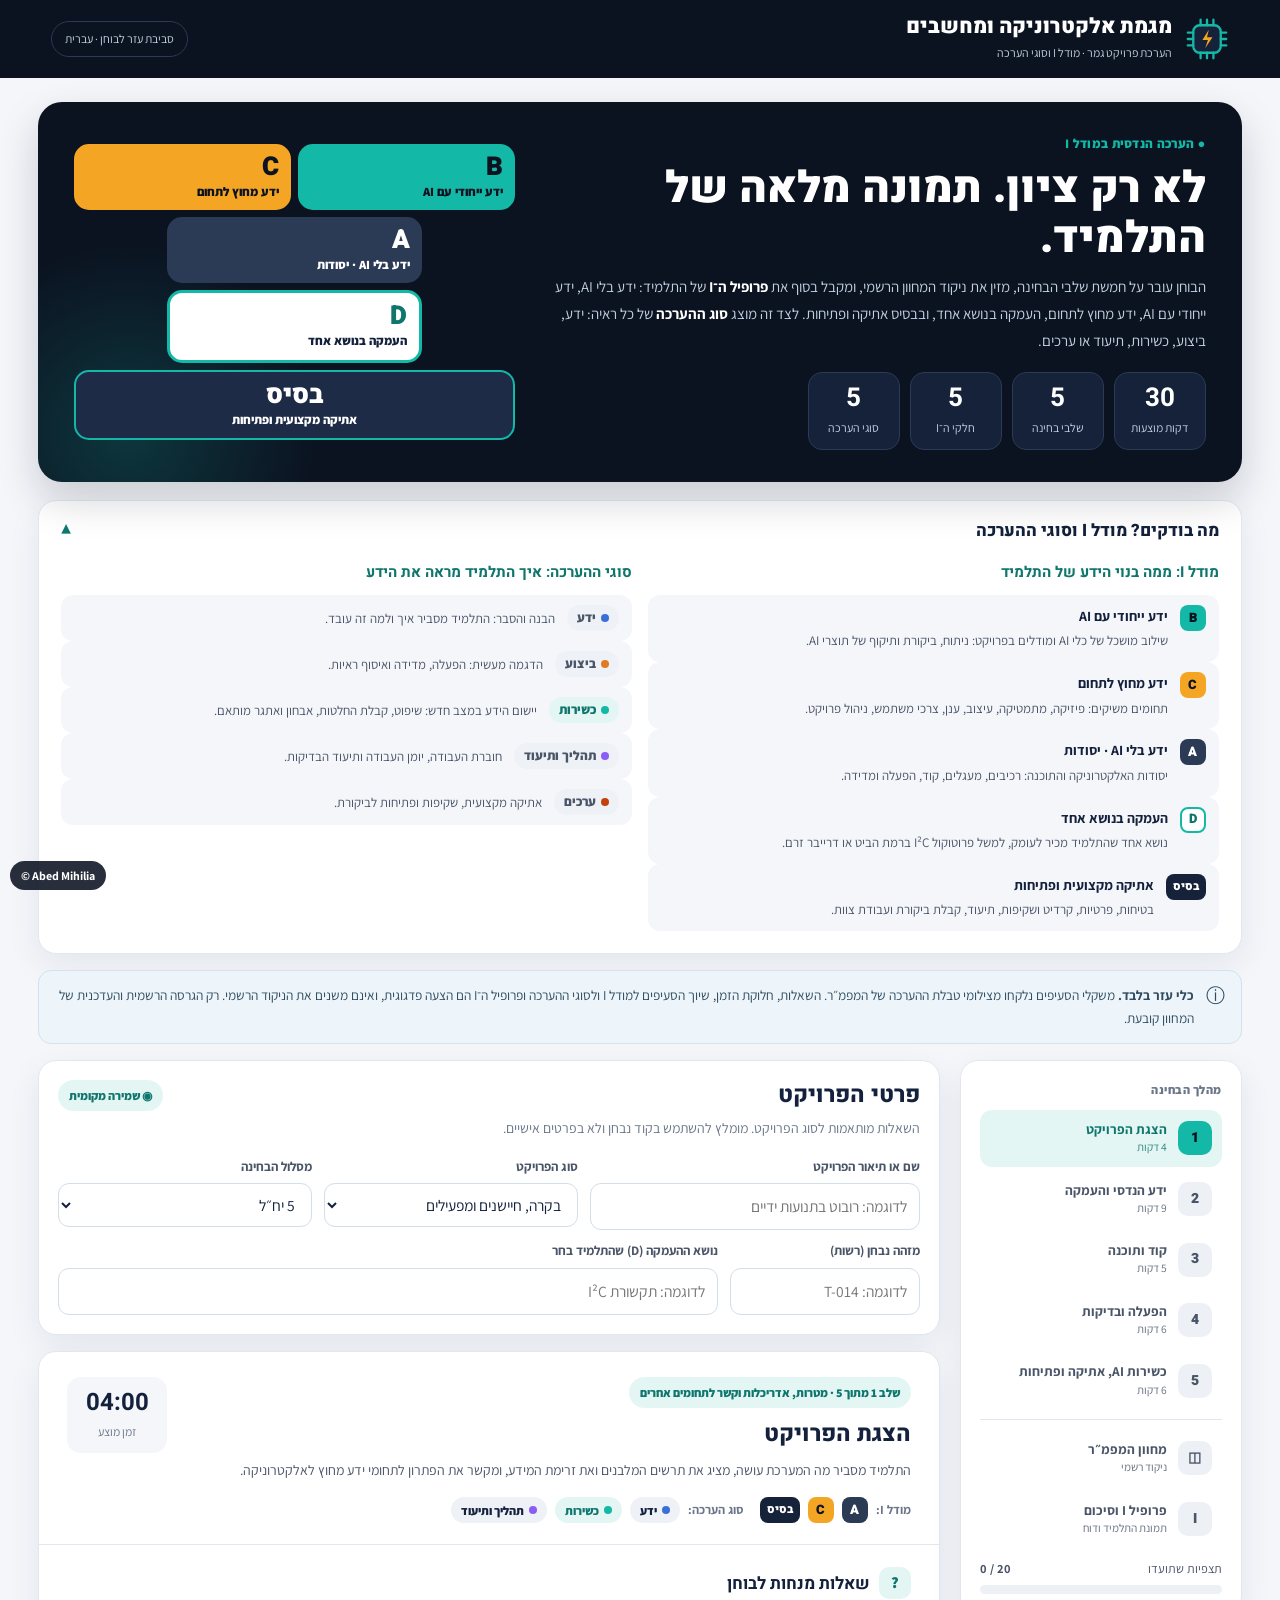
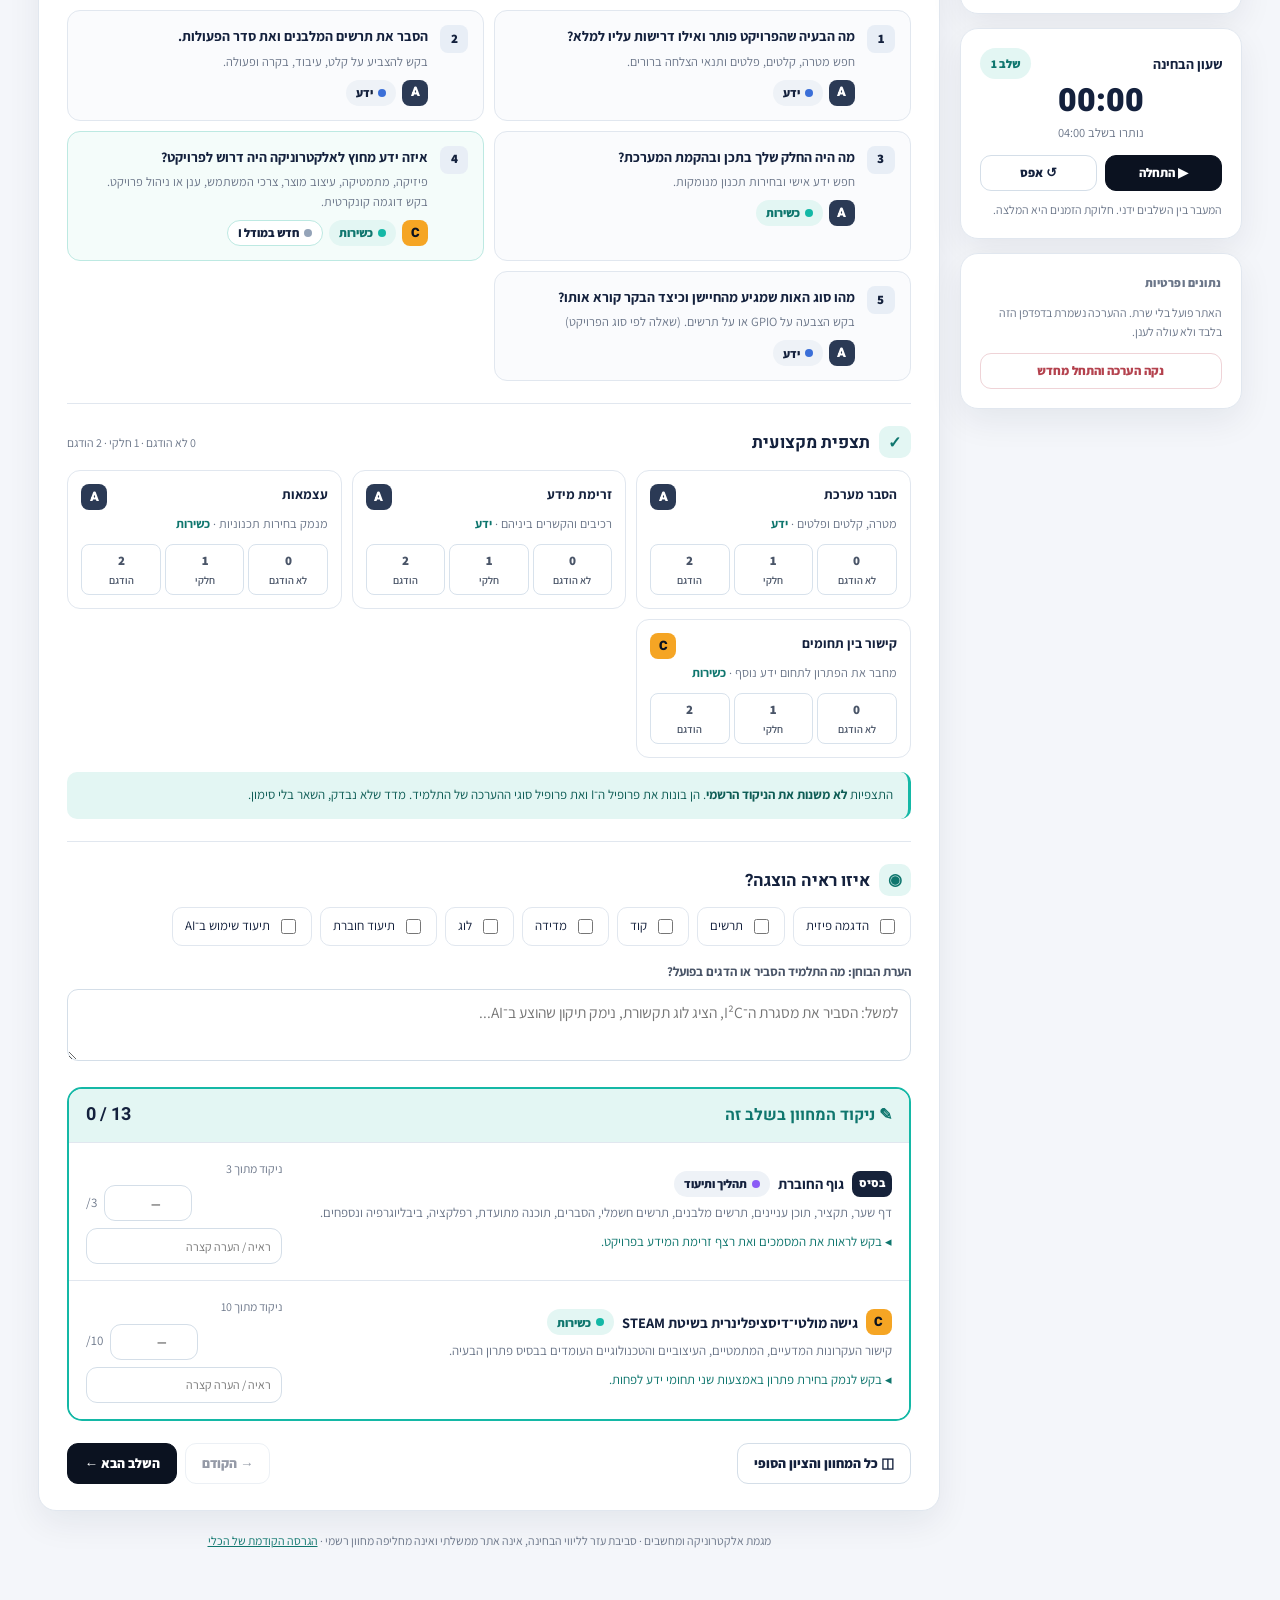
==== megama.html @ 42c6c3ff "מגמת אלקטרוניקה ומחשבים – הערכת פרויקט גמר במודל I וסוגי הערכה New page megama.html: every stage and" ====
<!DOCTYPE html>
<html lang="he" dir="rtl">
<head>
<meta charset="utf-8">
<meta name="viewport" content="width=device-width,initial-scale=1">
<meta name="theme-color" content="#0B1220">
<meta name="description" content="מגמת אלקטרוניקה ומחשבים — הערכת פרויקט גמר לפי מודל I: ידע בלי AI, ידע ייחודי עם AI, ידע מחוץ לתחום, העמקה ובסיס של אתיקה ופתיחות, לצד סוגי ההערכה: ידע, ביצוע, כשירות, תיעוד וערכים.">
<title>מגמת אלקטרוניקה ומחשבים | הערכת פרויקט גמר במודל I</title>
<link rel="preconnect" href="https://fonts.googleapis.com">
<link rel="preconnect" href="https://fonts.gstatic.com" crossorigin>
<link href="https://fonts.googleapis.com/css2?family=Assistant:wght@400;600;700;800&family=Heebo:wght@500;700;800;900&display=swap" rel="stylesheet">
<style>
:root{
 --navy:#0B1220;--navy2:#16223A;--steel:#2B3A55;--paper:#F4F6FA;--ink:#14213D;--soft:#4A5568;--sub:#6B7689;--mist:#BFD0E0;
 --teal:#14B8A6;--teal-d:#0F766E;--teal-soft:#E3F6F3;--amber:#F5A524;--amber-d:#8A5A0B;--amber-soft:#FFF5E1;
 --red:#B4424E;--red-soft:#FDEEF0;--white:#FFFFFF;--line:#E1E7EF;--shadow:0 12px 34px rgba(20,33,61,.07)
}
*{box-sizing:border-box}html{scroll-behavior:smooth}
body{margin:0;background:var(--paper);color:var(--ink);font-family:Assistant,Arial,sans-serif;font-size:15.5px;line-height:1.6}
button,input,select,textarea{font:inherit}button{cursor:pointer}button:disabled{cursor:not-allowed;opacity:.45}
:focus-visible{outline:3px solid #7dd3c8;outline-offset:2px}
h1,h2,h3{font-family:Heebo,Arial,sans-serif;margin-top:0}p{margin-top:0}
h1{font-size:clamp(28px,3.4vw,44px);line-height:1.15;margin-bottom:10px;font-weight:900}
h2{font-size:23px;line-height:1.35;margin-bottom:6px;font-weight:800}h3{font-size:17px;margin-bottom:8px;font-weight:700}
small{font-size:12px}.muted{color:var(--sub)}.ltr{direction:ltr;unicode-bidi:isolate;display:inline-block;font-variant-numeric:tabular-nums}.hidden{display:none!important}

/* header */
.header{background:var(--navy);color:#fff;padding:14px clamp(16px,4vw,60px);display:flex;justify-content:space-between;align-items:center;gap:14px}
.brand{display:flex;align-items:center;gap:13px}
.brand svg{width:44px;height:44px;flex:none}
.brand b{font-family:Heebo,Arial,sans-serif;font-size:21px;font-weight:900;display:block;line-height:1.2}
.brand small{color:var(--mist);font-size:12px}
.header-note{color:var(--mist);border:1px solid var(--steel);padding:7px 13px;border-radius:40px;font-size:12px;white-space:nowrap}

.wrap{max-width:1500px;margin:0 auto;padding:24px clamp(14px,3vw,46px) 60px}

/* hero */
.hero{position:relative;border-radius:24px;background:var(--navy);color:#fff;padding:32px 36px;display:grid;grid-template-columns:minmax(0,1.35fr) minmax(260px,.9fr);gap:30px;align-items:center;overflow:hidden;box-shadow:0 18px 40px rgba(11,18,32,.18)}
.hero:before{content:"";position:absolute;inset:auto auto -160px -120px;width:420px;height:420px;border-radius:50%;background:radial-gradient(circle,rgba(20,184,166,.22),transparent 65%)}
.hero>*{position:relative}
.eyebrow{font-size:13px;font-weight:800;color:var(--teal);letter-spacing:.3px;margin-bottom:8px}
.hero p{color:var(--mist);font-size:15px;line-height:1.8;max-width:680px;margin-bottom:18px}
.hero-stats{display:flex;gap:10px;flex-wrap:wrap}
.hero-stat{border:1px solid var(--steel);background:var(--navy2);border-radius:14px;padding:10px 16px;min-width:92px;text-align:center}
.hero-stat b{display:block;font-family:Heebo,Arial,sans-serif;font-size:26px;line-height:1.2;color:#fff}
.hero-stat span{font-size:12px;color:var(--mist)}

/* I shape */
.ishape{display:grid;gap:7px;width:100%;max-width:560px;margin:0 auto}
.i-top{display:grid;grid-template-columns:1fr 1fr;gap:7px}
.i-stem{width:58%;margin:0 auto;display:grid;gap:7px}
.ibar{border-radius:15px;padding:12px 15px;min-width:0}
.ibar .ilet{font-family:Heebo,Arial,sans-serif;font-weight:900;font-size:26px;line-height:1}
.ibar .iname{font-weight:800;font-size:13.5px;line-height:1.3;margin-top:4px}
.ibar .ipct{font-family:Heebo,Arial,sans-serif;font-weight:900;font-size:24px;line-height:1.1;margin-top:8px}
.ibar .ilvl{font-size:12px;font-weight:700;opacity:.9}
.ibar .iw{font-size:11.5px;opacity:.85;margin-top:2px}
.meter{height:8px;border-radius:9px;margin-top:7px;overflow:hidden}
.meter i{display:block;height:100%;border-radius:9px;transition:width .3s}
.ib{background:var(--teal);color:var(--navy)}.ib .meter{background:rgba(11,18,32,.18)}.ib .meter i{background:var(--navy)}
.ic{background:var(--amber);color:var(--navy)}.ic .meter{background:rgba(11,18,32,.18)}.ic .meter i{background:var(--navy)}
.ia{background:var(--steel);color:#fff}.ia .meter{background:rgba(255,255,255,.18)}.ia .meter i{background:var(--teal)}
.id{background:#fff;color:var(--ink);border:3px solid var(--teal)}.id .ilet{color:var(--teal-d)}.id .meter{background:#E5ECF3}.id .meter i{background:var(--teal-d)}
.ie{background:var(--navy2);color:#fff;border:2px solid var(--teal);text-align:center}.ie .meter{background:rgba(255,255,255,.16);max-width:340px;margin-inline:auto}.ie .meter i{background:var(--teal)}
.hero .ibar{padding:12px 14px}.hero .ie{background:#1d2b47}
.ishape.mini .ibar{padding:10px 12px}.ishape.mini .iname{font-size:12.5px}

/* explainer */
.explain{margin-top:18px}
.explain summary{cursor:pointer;list-style:none;display:flex;justify-content:space-between;align-items:center;gap:10px;padding:16px 22px;font-family:Heebo,Arial,sans-serif;font-weight:800;font-size:17px}
.explain summary::-webkit-details-marker{display:none}
.explain summary:after{content:"▾";color:var(--teal-d);transition:transform .2s}
.explain[open] summary:after{transform:rotate(180deg)}
.explain-body{display:grid;grid-template-columns:1fr 1fr;gap:16px;padding:0 22px 22px}
.legend{display:flex;flex-direction:column;gap:9px}
.legend-row{display:flex;gap:12px;align-items:flex-start;background:var(--paper);border-radius:12px;padding:10px 13px}
.legend-row b{display:block;font-size:14px}.legend-row span{font-size:13px;color:var(--soft);line-height:1.6}
.legend h3{font-size:15px;color:var(--teal-d);margin:0 0 2px}

/* chips */
.ichip{display:inline-grid;place-items:center;min-width:26px;height:26px;padding:0 7px;border-radius:8px;font-family:Heebo,Arial,sans-serif;font-weight:900;font-size:13px;flex:none}
.ichip.k-B{background:var(--teal);color:var(--navy)}.ichip.k-C{background:var(--amber);color:var(--navy)}.ichip.k-A{background:var(--steel);color:#fff}
.ichip.k-D{background:#fff;color:var(--teal-d);border:2px solid var(--teal)}.ichip.k-E{background:var(--navy2);color:#fff;font-size:11.5px}
.tchip{display:inline-flex;align-items:center;gap:5px;height:26px;padding:0 10px;border-radius:20px;font-size:12px;font-weight:800;background:#EEF2F7;color:var(--ink);white-space:nowrap}
.tchip:before{content:"";width:8px;height:8px;border-radius:50%;background:var(--dot,#94a3b8)}
.t-know{--dot:#3B6FD8}.t-perf{--dot:#E07B24}.t-comp{--dot:#14B8A6}.t-doc{--dot:#8B5CF6}.t-val{--dot:#C2410C}
.tchip.t-comp{background:var(--teal-soft);color:var(--teal-d)}
.chips{display:flex;gap:6px;flex-wrap:wrap;align-items:center}
.focusline{display:flex;gap:16px;flex-wrap:wrap;margin-top:14px;font-size:12.5px;color:var(--sub);font-weight:700}
.focusline>div{display:flex;gap:8px;align-items:center;flex-wrap:wrap}

/* notices */
.notice{display:flex;gap:12px;align-items:flex-start;margin:16px 0;border:1px solid #D3E2EC;background:#EEF5FA;color:#2F4C61;border-radius:13px;padding:13px 16px;font-size:13.5px;line-height:1.7}
.notice .mark{font-size:19px;line-height:1.2}.notice.warning{background:var(--amber-soft);border-color:#F2DDB0;color:#6E4A10}

/* layout */
.workspace{display:grid;grid-template-columns:282px minmax(0,1fr);gap:20px;align-items:start}
.sidebar{position:sticky;top:14px;display:flex;flex-direction:column;gap:14px}
.card{background:var(--white);border:1px solid var(--line);border-radius:18px;box-shadow:var(--shadow)}
.pad{padding:19px}
.kicker{font-size:12px;font-weight:800;color:var(--sub);letter-spacing:.5px;margin-bottom:11px}
.menu{display:flex;flex-direction:column;gap:4px}
.navbtn{width:100%;border:0;background:transparent;color:var(--soft);display:flex;align-items:center;gap:11px;text-align:right;padding:10px;border-radius:12px;transition:background .15s}
.navbtn:hover{background:var(--paper)}
.navbtn.active{background:var(--teal-soft);color:var(--teal-d)}
.navicon{width:34px;height:34px;flex:none;background:#EDF1F6;color:var(--soft);border-radius:10px;display:grid;place-items:center;font-family:Heebo,Arial,sans-serif;font-weight:900;font-size:14px}
.navbtn.active .navicon{background:var(--teal);color:var(--navy)}
.navbtn .detail{flex:1;min-width:0}.navbtn .detail strong{display:block;font-size:13.5px;line-height:1.35}.navbtn .detail small{display:block;font-size:11.5px;opacity:.85}
.navbtn .check{color:var(--teal-d);font-weight:900}
.navgroup{border-top:1px solid var(--line);margin-top:10px;padding-top:10px;display:flex;flex-direction:column;gap:4px}
.progressline{display:flex;justify-content:space-between;font-size:12.5px;color:var(--soft);margin:12px 0 6px}
.progress{height:9px;background:#EDF1F6;border-radius:15px;overflow:hidden}.progress>div{height:100%;background:linear-gradient(90deg,var(--teal),#3B82F6);border-radius:14px;transition:width .2s}
.timer{font-family:Heebo,Arial,sans-serif;font-weight:900;font-size:32px;text-align:center;direction:ltr;font-variant-numeric:tabular-nums;line-height:1.35}
.timer.warn{color:var(--red)}.timer-sub{text-align:center;font-size:12.5px;color:var(--sub)}
.timer-actions{display:flex;gap:8px;margin-top:12px}.timer-actions button{flex:1}
.helper{font-size:12px;color:var(--sub);line-height:1.6;margin:9px 0 0}
.main{display:flex;flex-direction:column;gap:16px;min-width:0}
.panel-head{display:flex;justify-content:space-between;align-items:flex-start;gap:12px}
.panel-head p{font-size:14px;color:var(--sub);margin:5px 0 0;line-height:1.7}
.pill{display:inline-flex;align-items:center;gap:6px;background:var(--teal-soft);color:var(--teal-d);font-size:12px;font-weight:800;padding:6px 11px;border-radius:25px;white-space:nowrap}
.pill.dark{background:var(--navy);color:#fff}
.formfields{display:grid;grid-template-columns:1.3fr 1fr 1fr;gap:12px;margin-top:16px}
.field{display:block;min-width:0}.field>span{display:block;color:var(--soft);font-weight:700;font-size:13px;margin-bottom:6px}
.field input,.field select,.field textarea,.entry-input{width:100%;min-height:44px;background:#fff;border:1px solid #D4DEE8;border-radius:11px;padding:10px 12px;color:var(--ink);outline:0}
.field input:focus,.field select:focus,.field textarea:focus,.entry-input:focus{border-color:var(--teal);box-shadow:0 0 0 3px rgba(20,184,166,.18)}
textarea{resize:vertical;min-height:80px;line-height:1.6}
.btn{display:inline-flex;justify-content:center;align-items:center;gap:7px;background:#fff;border:1px solid #D4DEE8;color:var(--ink);border-radius:11px;padding:9px 16px;font-size:13.5px;font-weight:800;min-height:40px;transition:background .12s,border-color .12s}
.btn:hover:not(:disabled){background:var(--paper);border-color:#B5C4D4}
.btn.primary{background:var(--navy);color:#fff;border-color:var(--navy)}.btn.primary:hover:not(:disabled){background:var(--navy2)}
.btn.teal{background:var(--teal);color:var(--navy);border-color:var(--teal)}
.btn.danger{color:var(--red);border-color:#EFD3D7}
.btn.sm{padding:7px 11px;min-height:34px;font-size:12.5px}.btn:active{transform:translateY(1px)}
.split{display:flex;justify-content:space-between;align-items:center;gap:12px;flex-wrap:wrap}
.blockline{height:1px;background:var(--line);margin:22px 0}
.subsection{display:flex;align-items:center;gap:9px;margin-bottom:11px}.subsection h3{margin:0}
.roundicon{width:32px;height:32px;background:var(--teal-soft);color:var(--teal-d);border-radius:10px;display:grid;place-items:center;font-size:16px;font-weight:900}

/* stage */
.stage-top{padding:25px 28px 21px;border-bottom:1px solid var(--line);display:flex;justify-content:space-between;gap:16px}
.stage-top p{font-size:14px;color:var(--soft);line-height:1.8;max-width:760px;margin:8px 0 0}
.timepill{background:var(--paper);text-align:center;border-radius:14px;min-width:100px;padding:10px 16px;align-self:start}
.timepill b{display:block;font-family:Heebo,Arial,sans-serif;color:var(--ink);font-size:24px;line-height:1.3}.timepill small{color:var(--sub)}
.stage-inner{padding:22px 28px 26px}
.qgrid{display:grid;grid-template-columns:repeat(2,minmax(0,1fr));gap:10px}
.question{padding:14px 15px;display:flex;gap:12px;border:1px solid var(--line);background:#FAFBFD;border-radius:13px}
.question .num{flex:none;background:#E8EEF6;color:var(--ink);border-radius:8px;width:28px;height:28px;display:grid;place-items:center;font-weight:800;font-size:13px}
.question .qbody{flex:1;min-width:0}
.question strong{font-size:14px;line-height:1.6;display:block}
.question small{font-size:12.5px;line-height:1.6;display:block;color:var(--sub);margin-top:4px}
.question .chips{margin-top:8px}
.question.new{border-color:#BDE9E2;background:#F4FCFA}
.checks{display:flex;gap:8px;flex-wrap:wrap}
.checkitem{border:1px solid var(--line);background:#fff;padding:8px 12px;border-radius:10px;display:flex;align-items:center;gap:7px;font-size:13px;cursor:pointer}
.checkitem.checked{border-color:#7FD8CB;background:var(--teal-soft);color:var(--teal-d)}
.checkitem input{accent-color:var(--teal-d);width:15px;height:15px}
.tipbox{background:#F0F5FA;border-right:3px solid #5B8DB8;border-radius:10px;padding:12px 15px;font-size:13px;line-height:1.75;color:#33536A;margin:14px 0}
.tipbox.amber{background:var(--amber-soft);border-color:var(--amber);color:#6E4A10}
.tipbox.teal{background:var(--teal-soft);border-color:var(--teal);color:#0E5C55}
.criteria-lite{display:grid;grid-template-columns:repeat(auto-fill,minmax(210px,1fr));gap:10px}
.lite{border:1px solid var(--line);padding:13px;border-radius:13px;background:#fff;display:flex;flex-direction:column}
.lite .lhead{display:flex;justify-content:space-between;gap:8px;align-items:flex-start}
.lite strong{font-size:13.5px;display:block}
.lite p{font-size:12.5px;color:var(--sub);margin:4px 0 10px;line-height:1.55;flex:1}
.scale{display:flex;gap:4px}
.scale button{min-width:0;flex:1;border:1px solid #D8E2EC;background:#fff;color:var(--soft);font-weight:800;border-radius:8px;padding:6px 4px;font-size:13px}
.scale button small{display:block;font-weight:600;font-size:10.5px}
.scale button[aria-pressed="true"]{background:var(--teal-soft);border-color:var(--teal);color:var(--teal-d)}
.scale button[aria-pressed="true"].bad{background:var(--red-soft);color:var(--red);border-color:#E9B5BC}
.scale button[aria-pressed="true"].mid{background:var(--amber-soft);color:var(--amber-d);border-color:#F1CB80}
.step-actions{display:flex;justify-content:space-between;gap:10px;flex-wrap:wrap;margin-top:22px}
.actions-right{display:flex;gap:8px;flex-wrap:wrap}
.special{border-radius:16px;padding:18px 20px;margin-bottom:22px}
.special h3{display:flex;gap:9px;align-items:center}
.special p{font-size:14px;line-height:1.75;margin-bottom:10px}
.special.d{border:2px solid var(--teal);background:linear-gradient(160deg,#F2FCFA,#fff)}
.special.d h3{color:var(--teal-d)}
.special.b{border:1px solid #BDE9E2;background:linear-gradient(160deg,#F2FCFA,#F3F7FC)}
.special.b h3{color:var(--teal-d)}
.special.e{border:1px solid #CBD5E3;background:#F6F8FB}
.suggested{margin-bottom:12px;padding:10px 13px;background:#fff;border:1px solid var(--line);border-radius:10px;font-size:13px;line-height:1.7}
.topicchips{display:flex;gap:6px;flex-wrap:wrap;margin:8px 0 12px}
.topicchips button{border:1px solid #BFE5DF;background:#fff;color:var(--teal-d);border-radius:20px;padding:5px 11px;font-size:12.5px;font-weight:700}
.topicchips button:hover{background:var(--teal-soft)}

/* rubric */
.rubric-intro{padding:22px 26px;border-bottom:1px solid var(--line)}
.score-summary{display:grid;grid-template-columns:repeat(3,minmax(0,1fr));gap:10px;margin:18px 0 0}
.stat{background:var(--paper);padding:13px 16px;border-radius:13px}
.stat strong{font-family:Heebo,Arial,sans-serif;font-size:26px;display:block;line-height:1.4;color:var(--ink);font-variant-numeric:tabular-nums}
.stat span{font-size:12.5px;color:var(--sub)}
.groups{padding:20px 24px 26px;display:flex;flex-direction:column;gap:14px}
.rubric-group{border:1px solid var(--line);border-radius:15px;overflow:hidden}
.rubric-group-header{background:var(--navy);color:#fff;padding:13px 17px;display:flex;justify-content:space-between;align-items:center;gap:14px}
.rubric-group-header h3{font-size:16px;margin:0}.rubric-group-header small{color:var(--mist)}
.group-total{font-family:Heebo,Arial,sans-serif;font-weight:800;color:var(--teal);white-space:nowrap}
.criterion{border-top:1px solid var(--line);display:grid;grid-template-columns:minmax(0,1fr) 196px;gap:15px;align-items:center;padding:16px 17px;background:#fff}
.criterion .ctitle{display:flex;gap:8px;align-items:center;flex-wrap:wrap}
.criterion strong{font-size:14.5px}
.criterion .desc{font-size:13px;color:var(--sub);line-height:1.7;margin-top:5px}
.criterion .cue{font-size:13px;color:var(--teal-d);margin-top:7px;line-height:1.65}
.criterion-controls{display:flex;flex-direction:column;gap:7px}
.criterion-controls label{font-size:12px;color:var(--sub)}
.score-field{display:flex;align-items:center;gap:7px;justify-content:flex-end}
.score-field input{width:88px;min-height:42px;font-weight:800;text-align:center;font-size:17px}
.score-field em{font-size:13px;color:var(--sub);font-style:normal;direction:ltr}
.notapp{font-size:12.5px;color:var(--sub);background:#F2F4F6;padding:10px;border-radius:10px;text-align:center}
.criterion-controls .entry-input{min-height:36px;padding:7px 10px;font-size:12px}
.rubric-foot{padding:0 26px 24px;font-size:12.5px;color:var(--sub)}
.stage-score{border:2px solid var(--teal);border-radius:15px;margin:20px 0 6px;overflow:hidden}
.stage-score-head{display:flex;justify-content:space-between;align-items:center;gap:12px;padding:12px 17px;background:var(--teal-soft)}
.stage-score-head h3{margin:0;font-size:16px;color:var(--teal-d)}
.stage-score-head b{font-family:Heebo,Arial,sans-serif;font-size:18px;color:var(--ink);white-space:nowrap}
.final-grade{border:2px solid var(--navy);background:#fff;border-radius:15px;padding:16px 18px;margin-top:16px;display:flex;flex-wrap:wrap;gap:14px;align-items:center;justify-content:space-between}
.final-grade h3{margin:0 0 3px;font-size:18px}.final-grade p{margin:0;font-size:13px;color:var(--sub)}
.fg-ctrl{display:flex;align-items:center;gap:8px;flex-wrap:wrap}
.final-grade input{width:98px;min-height:48px;font-size:23px;font-weight:800;text-align:center}
.final-grade em{font-style:normal;color:var(--sub);direction:ltr}

/* profile */
.profile-wrap{display:grid;grid-template-columns:minmax(0,1.15fr) minmax(0,1fr);gap:18px;margin-top:20px}
.profile-card{border:1px solid var(--line);border-radius:16px;padding:18px;background:#fff}
.profile-card h3{display:flex;justify-content:space-between;gap:10px;align-items:center}
.weightline{font-size:12.5px;color:var(--sub);margin-top:12px;line-height:1.8;text-align:center}
.trow{display:grid;grid-template-columns:110px minmax(0,1fr) 62px;gap:10px;align-items:center;padding:9px 0;border-bottom:1px solid var(--line)}
.trow:last-child{border-bottom:0}
.trow b{font-size:14px}.trow small{display:block;color:var(--sub);font-size:11.5px;line-height:1.4}
.tbar{height:12px;background:#EDF1F6;border-radius:10px;overflow:hidden}.tbar i{display:block;height:100%;border-radius:10px;background:var(--dot)}
.tval{font-family:Heebo,Arial,sans-serif;font-weight:800;text-align:left;direction:ltr;font-size:15px}
.feedback{margin-top:16px;display:grid;grid-template-columns:1fr 1fr;gap:12px}
.fb{border-radius:13px;padding:13px 15px;font-size:13.5px;line-height:1.7}
.fb b{display:block;font-family:Heebo,Arial,sans-serif;font-size:14px;margin-bottom:3px}
.fb.good{background:var(--teal-soft);color:#0E5C55}.fb.grow{background:var(--amber-soft);color:#6E4A10}

/* summary */
.summary-pad{padding:26px}
.sum-meta{display:flex;gap:12px;flex-wrap:wrap;margin-top:10px;font-size:13px;color:var(--soft)}
.table-scroll{overflow-x:auto;border:1px solid var(--line);border-radius:13px;margin-top:16px}
.reporttable{border-collapse:collapse;width:100%;min-width:620px;font-size:13px}
.reporttable th{background:var(--navy);color:#fff;padding:11px 13px;text-align:right}
.reporttable td{padding:11px 13px;border-top:1px solid var(--line);vertical-align:top}
.reporttable .grp-row td{background:var(--paper);font-size:13.5px}
.reporttable .item-name{padding-right:24px}
.sum-field{justify-content:flex-start}.sum-field input{width:78px;min-height:38px;font-size:16px;font-weight:800;text-align:center}
.reporttable td .entry-input[type=text]{min-height:36px;font-size:12.5px}
.summary-actions{display:flex;flex-wrap:wrap;gap:8px;margin-top:22px}
.print-title{display:none}

.footer{text-align:center;color:var(--sub);font-size:12px;padding:4px 0}
.footer a{color:var(--teal-d)}
.toast{position:fixed;bottom:22px;left:50%;transform:translate(-50%,10px);max-width:420px;opacity:0;pointer-events:none;background:var(--navy);color:#fff;border-radius:11px;padding:11px 17px;box-shadow:0 10px 25px rgba(0,0,0,.2);transition:.2s;z-index:30;font-size:13.5px}
.toast.show{opacity:1;transform:translate(-50%,0)}
.credit{position:fixed;bottom:10px;left:10px;z-index:25;background:var(--navy);color:#fff;font-size:12px;font-weight:700;padding:5px 11px;border-radius:20px;opacity:.88;direction:ltr}

@media(max-width:1150px){.workspace{grid-template-columns:236px minmax(0,1fr)}.formfields{grid-template-columns:1fr 1fr}.formfields .field:first-child{grid-column:1/-1}.qgrid{grid-template-columns:1fr}.criterion{grid-template-columns:1fr 170px}.profile-wrap{grid-template-columns:1fr}}
@media(max-width:900px){.hero{grid-template-columns:1fr}.hero .ishape{max-width:440px}.explain-body{grid-template-columns:1fr}}
@media(max-width:760px){.header-note{display:none}.hero{padding:22px 18px}.wrap{padding:14px 12px 50px}.workspace{display:flex;flex-direction:column}.sidebar{position:static;width:100%}.menu{display:grid;grid-template-columns:repeat(5,minmax(0,1fr));gap:4px}.menu .navbtn{padding:7px 2px;flex-direction:column;gap:4px;text-align:center}.menu .navbtn .detail strong{font-size:10.5px}.menu .navbtn .detail small,.menu .navbtn .check{display:none}.navgroup{display:grid;grid-template-columns:1fr 1fr 1fr}.navgroup .navbtn{flex-direction:column;text-align:center;gap:4px;padding:8px 2px}.navgroup .navbtn small{display:none}.sidebar>.card:nth-child(2),.sidebar>.card:nth-child(3){display:none}.formfields{grid-template-columns:1fr}.stage-top{padding:18px}.stage-top h2{font-size:21px}.stage-inner,.summary-pad{padding:18px}.timepill{min-width:76px;padding:9px}.groups{padding:14px}.criterion{grid-template-columns:1fr}.criterion-controls{max-width:280px}.stat{padding:10px}.stat strong{font-size:21px}.panel-head{flex-direction:column}.feedback{grid-template-columns:1fr}.trow{grid-template-columns:92px minmax(0,1fr) 52px}.explain-body{padding:0 14px 16px}}
@media(max-width:480px){.score-summary{gap:5px}.stat strong{font-size:18px}.stat span{font-size:11px}.i-stem{width:70%}.ibar .iname{font-size:12px}.ibar .ipct{font-size:20px}.actions-right{width:100%}.actions-right>*{flex:1}}
@media print{body{background:#fff}.header,.hero,.explain,.sidebar,.form-card,.stage-card,.rubric-card,.notice,.no-print,.footer,.toast,.credit{display:none!important}.wrap{padding:0;max-width:none}.workspace,.main{display:block}.report-card{display:block!important;border:0;box-shadow:none}.summary-pad{padding:0}.print-title{display:block}.reporttable th{background:#e9edf2!important;color:#000}.reporttable td,.reporttable th{font-size:10px;padding:5px}.reporttable{min-width:0}.table-scroll{overflow:visible}.profile-wrap{grid-template-columns:1fr 1fr}.ibar,.ichip,.tbar i,.meter i{-webkit-print-color-adjust:exact;print-color-adjust:exact}}
</style>
</head>
<body>
<header class="header">
 <div class="brand">
  <svg viewBox="0 0 48 48" aria-hidden="true"><rect x="9" y="9" width="30" height="30" rx="7" fill="#16223A" stroke="#14B8A6" stroke-width="2.5"/><g stroke="#14B8A6" stroke-width="2.5" stroke-linecap="round"><path d="M17 3v6M24 3v6M31 3v6M17 39v6M24 39v6M31 39v6M3 17h6M3 24h6M3 31h6M39 17h6M39 24h6M39 31h6"/></g><path d="M26 14l-7 11h6l-3 9 8-12h-6z" fill="#F5A524"/></svg>
  <div><b>מגמת אלקטרוניקה ומחשבים</b><small>הערכת פרויקט גמר · מודל I וסוגי הערכה</small></div>
 </div>
 <div class="header-note">סביבת עזר לבוחן · עברית</div>
</header>
<div class="wrap">
<section class="hero">
 <div>
  <div class="eyebrow">● הערכה הנדסית במודל I</div>
  <h1>לא רק ציון. תמונה מלאה של התלמיד.</h1>
  <p>הבוחן עובר על חמשת שלבי הבחינה, מזין את ניקוד המחוון הרשמי, ומקבל בסוף את <b style="color:#fff">פרופיל ה־I</b> של התלמיד: ידע בלי AI, ידע ייחודי עם AI, ידע מחוץ לתחום, העמקה בנושא אחד, ובבסיס אתיקה ופתיחות. לצד זה מוצג <b style="color:#fff">סוג ההערכה</b> של כל ראיה: ידע, ביצוע, כשירות, תיעוד או ערכים.</p>
  <div class="hero-stats"><div class="hero-stat"><b>30</b><span>דקות מוצעות</span></div><div class="hero-stat"><b>5</b><span>שלבי בחינה</span></div><div class="hero-stat"><b>5</b><span>חלקי ה־I</span></div><div class="hero-stat"><b>5</b><span>סוגי הערכה</span></div></div>
 </div>
 <div id="heroI"></div>
</section>

<details class="card explain" id="explain">
 <summary>מה בודקים? מודל I וסוגי ההערכה</summary>
 <div class="explain-body">
  <div class="legend"><h3>מודל I: ממה בנוי הידע של התלמיד</h3><div id="legendI"></div></div>
  <div class="legend"><h3>סוגי ההערכה: איך התלמיד מראה את הידע</h3><div id="legendT"></div></div>
 </div>
</details>

<div class="notice"><span class="mark" aria-hidden="true">ⓘ</span><div><strong>כלי עזר בלבד.</strong> משקלי הסעיפים נלקחו מצילומי טבלת ההערכה של המפמ״ר. השאלות, חלוקת הזמן, שיוך הסעיפים למודל I ולסוגי ההערכה ופרופיל ה־I הם הצעה פדגוגית, ואינם משנים את הניקוד הרשמי. רק הגרסה הרשמית והעדכנית של המחוון קובעת.</div></div>

<div class="workspace">
<aside class="sidebar" aria-label="ניווט">
 <div class="card pad"><div class="kicker">מהלך הבחינה</div><nav class="menu" id="stepNav" aria-label="שלבי הבחינה"></nav>
  <div class="navgroup">
   <button class="navbtn" id="navRubric" type="button"><span class="navicon">◫</span><span class="detail"><strong>מחוון המפמ״ר</strong><small>ניקוד רשמי</small></span></button>
   <button class="navbtn" id="navSummary" type="button"><span class="navicon">I</span><span class="detail"><strong>פרופיל I וסיכום</strong><small>תמונת התלמיד ודוח</small></span></button>
  </div>
  <div class="progressline"><span>תצפיות שתועדו</span><b id="progressText" class="ltr">0 / 0</b></div><div class="progress"><div id="progressFill" style="width:0%"></div></div>
 </div>
 <div class="card pad"><div class="split"><b style="font-size:14px">שעון הבחינה</b><span class="pill" id="phaseName">שלב 1</span></div><div class="timer" id="clock">00:00</div><div class="timer-sub" id="phaseClock">נותרו בשלב 04:00</div><div class="timer-actions"><button class="btn primary sm" id="timerToggle" type="button">▶ התחלה</button><button class="btn sm" id="timerReset" type="button">↺ אפס</button></div><p class="helper">המעבר בין השלבים ידני. חלוקת הזמנים היא המלצה.</p></div>
 <div class="card pad"><div class="kicker">נתונים ופרטיות</div><p class="helper" style="margin:0 0 12px">האתר פועל בלי שרת. ההערכה נשמרת בדפדפן הזה בלבד ולא עולה לענן.</p><button class="btn danger sm" id="clearAll" type="button" style="width:100%">נקה הערכה והתחל מחדש</button></div>
</aside>
<main class="main">
 <section class="card pad form-card"><div class="panel-head"><div><h2>פרטי הפרויקט</h2><p>השאלות מותאמות לסוג הפרויקט. מומלץ להשתמש בקוד נבחן ולא בפרטים אישיים.</p></div><span class="pill">◉ שמירה מקומית</span></div>
  <div class="formfields"><label class="field"><span>שם או תיאור הפרויקט</span><input id="project" maxlength="120" placeholder="לדוגמה: רובוט בתנועות ידיים"></label><label class="field"><span>סוג הפרויקט</span><select id="projectType"><option value="sensors">בקרה, חיישנים ומפעילים</option><option value="iot">תקשורת ו־IoT</option><option value="ai">מודל AI כחלק מהמערכת</option><option value="other">פרויקט אחר</option></select></label><label class="field"><span>מסלול הבחינה</span><select id="track"><option value="5">5 יח״ל</option><option value="3">3 יח״ל</option></select></label></div>
  <div style="margin-top:11px;display:flex;gap:12px;flex-wrap:wrap;align-items:end"><label class="field" style="width:190px"><span>מזהה נבחן (רשות)</span><input id="candidate" maxlength="36" placeholder="לדוגמה: T-014"></label><label class="field" style="flex:1;min-width:220px"><span>נושא ההעמקה (D) שהתלמיד בחר</span><input id="dTopicTop" maxlength="80" placeholder="לדוגמה: תקשורת I²C"></label></div>
 </section>
 <section class="card stage-card" id="stageView"></section>
 <section class="card rubric-card hidden" id="rubricView"></section>
 <section class="card report-card hidden" id="summaryView"></section>
 <div class="footer">מגמת אלקטרוניקה ומחשבים · סביבת עזר לליווי הבחינה, אינה אתר ממשלתי ואינה מחליפה מחוון רשמי · <a href="index.html">הגרסה הקודמת של הכלי</a></div>
</main>
</div>
</div>
<div class="toast" id="toast" role="status" aria-live="polite"></div>
<div class="credit">© Abed Mihilia</div>
<script>
'use strict';
const KEY='megama_imodel_v1';

// חלקי מודל I
const IPARTS={
 B:{letter:'B',name:'ידע ייחודי עם AI',desc:'שילוב מושכל של כלי AI ומודלים בפרויקט: ניתוח, ביקורת ותיקוף של תוצרי AI.',cls:'ib'},
 C:{letter:'C',name:'ידע מחוץ לתחום',desc:'תחומים משיקים: פיזיקה, מתמטיקה, עיצוב, ענן, צרכי משתמש, ניהול פרויקט.',cls:'ic'},
 A:{letter:'A',name:'ידע בלי AI · יסודות',desc:'יסודות האלקטרוניקה והתוכנה: רכיבים, מעגלים, קוד, הפעלה ומדידה.',cls:'ia'},
 D:{letter:'D',name:'העמקה בנושא אחד',desc:'נושא אחד שהתלמיד מכיר לעומק, למשל פרוטוקול I²C ברמת הביט או דרייבר זרם.',cls:'id'},
 E:{letter:'בסיס',name:'אתיקה מקצועית ופתיחות',desc:'בטיחות, פרטיות, קרדיט ושקיפות, תיעוד, קבלת ביקורת ועבודת צוות.',cls:'ie'}
};
const IORDER=['A','B','C','D','E'];
// סוגי הערכה
const TYPES={
 know:{name:'ידע',desc:'הבנה והסבר: התלמיד מסביר איך ולמה זה עובד.'},
 perf:{name:'ביצוע',desc:'הדגמה מעשית: הפעלה, מדידה ואיסוף ראיות.'},
 comp:{name:'כשירות',desc:'יישום הידע במצב חדש: שיפוט, קבלת החלטות, אבחון ואתגר מותאם.'},
 doc:{name:'תהליך ותיעוד',desc:'חוברת העבודה, יומן העבודה ותיעוד הבדיקות.'},
 val:{name:'ערכים',desc:'אתיקה מקצועית, שקיפות ופתיחות לביקורת.'}
};
const TORDER=['know','perf','comp','doc','val'];

// משקלי הקריטריונים הועתקו מצילומי טבלת המפמ״ר. i = חלק במודל I, t = סוג הערכה.
const GROUPS=[
 {id:'complex',name:'מורכבות, תקינות פעולה, נראות וגימור',cap:{'5':25,'3':40},items:[
  {id:'running',i:'A',t:'perf',name:'יישום מלא של דגם תוצר עובד',max:{'5':5,'3':10},desc:'תקינות פעולה מלאה של המערכת המשובצת; בקר, רכיבי קלט/פלט, רכיבי הפעלה ושליטה ופרוטוקולי תקשורת.',cue:'הפעל את הפרויקט והצג פעולה תקינה של קלט, בקר ופלט.'},
  {id:'finish',i:'A',t:'perf',name:'נראות אסתטית וגימור',max:{'5':5,'3':10},desc:'רמת הזיווד, הלחמות, חיווט נקי ומראה מוצר סופי אסתטי.',cue:'בדוק את סידור הרכיבים, החיווט והגימור.'},
  {id:'complexity',i:'D',t:'comp',name:'מורכבות הפרויקט',max:{'5':10,'3':null},desc:'התמודדות עם טכנולוגיות חדשות או ייחודיות, סיכונים תכנוניים ועקרונות מתקדמים; כלילת AI היא דוגמה אפשרית, לא חובה גורפת.',cue:'בקש הסבר לבחירות התכן ולבעיה ההנדסית המאתגרת ביותר.'},
  {id:'faults',i:'A',t:'perf',name:'מתודולוגיית איתור תקלות וביצוע מדידות',max:{'5':5,'3':20},desc:'ביצוע מדידות באמצעות ציוד מתאים, הצגת תוצאות והסבר שיטתי לאבחון תקלות.',cue:'בקש מדידה או הצג תקלה סבירה ובדוק כיצד התלמיד ניגש לאבחון.'}
 ]},
 {id:'knowledge',name:'בקיאות בנושא הפרויקט',cap:{'5':60,'3':30},items:[
  {id:'hardware',i:'A',t:'know',name:'הבנת חומרה ורכיבים',max:{'5':20,'3':20},desc:'הסבר אופן פעולת הרכיבים והפרוטוקולים המקשרים ביניהם, למשל I²C, SPI ו־OneWire.',cue:'בחר רכיב ופרוטוקול מהפרויקט ושאל כיצד הם עובדים.'},
  {id:'aicode',i:'B',t:'comp',name:'הבנת קוד תוך שימוש ב־AI',max:{'5':10,'3':10},desc:'ניתוח קוד קיים, הסבר הלוגיקה והצעת שינוי בקוד בעזרת כלי AI או הסבר לקוד שנוצר באמצעות AI. בצילום המחוון כתוב: ללא מימוש בפועל.',cue:'בקש להסביר פונקציה, לבקר הצעת AI ולהציע שינוי; אין חובה לבצע אותו פיזית.'},
  {id:'deepcode',i:'A',t:'know',name:'בקיאות מעמיקה בקוד ובתוכנה מודולרית',max:{'5':20,'3':null},desc:'הפרדה בין דרייברים ללוגיקה, ניתוח לוגי בזמן אמת והסבר שינויים מבניים בקוד.',cue:'בקש להסביר יחסי גומלין בין מודולים, פונקציות ונתוני מערכת.'},
  {id:'steam',i:'C',t:'comp',name:'גישה מולטי־דיסציפלינרית בשיטת STEAM',max:{'5':10,'3':null},desc:'קישור העקרונות המדעיים, המתמטיים, העיצוביים והטכנולוגיים העומדים בבסיס פתרון הבעיה.',cue:'בקש לנמק בחירת פתרון באמצעות שני תחומי ידע לפחות.'}
 ]},
 {id:'book',name:'איכות חוברת העבודה',cap:{'5':15,'3':30},items:[
  {id:'body',i:'E',t:'doc',name:'גוף החוברת',max:{'5':3,'3':10},desc:'דף שער, תקציר, תוכן עניינים, תרשים מלבנים, תרשים חשמלי, הסברים, תוכנה מתועדת, רפלקציה, ביבליוגרפיה ונספחים.',cue:'בקש לראות את המסמכים ואת רצף זרימת המידע בפרויקט.'},
  {id:'documentation',i:'E',t:'doc',name:'איכות התיעוד ותהליך העבודה',max:{'5':6,'3':10},desc:'תיעוד מפורט לכל רכיב בנפרד: מאפיינים, הסברים טכנולוגיים, תרשים חשמלי, קוד הפעלה, מדידות ותקלות; יומן עבודה שוטף.',cue:'בדוק האם תועדו בדיקות ותוצאות עבור הרכיבים בפועל.'},
  {id:'transparency',i:'E',t:'val',name:'שקיפות וביקורת כלי AI',max:{'5':3,'3':10},desc:'תיעוד בחוברת של שלבי השימוש ב־AI לכתיבת קוד, תיקון שגיאות או סימולציה, לצד הבנת היכולות ותיקוף התוצרים.',cue:'בקש דוגמה מתועדת להצעת AI שנבדקה, תוקנה או נדחתה.'}
 ]}
];

// שלבי הבחינה. q: [שאלה, רמז, חלק I, סוג הערכה, חדש?]
const STAGES=[
 {name:'הצגת הפרויקט',mins:4,tag:'מטרות, אדריכלות וקשר לתחומים אחרים',desc:'התלמיד מסביר מה המערכת עושה, מציג את תרשים המלבנים ואת זרימת המידע, ומקשר את הפתרון לתחומי ידע מחוץ לאלקטרוניקה.',
  q:[['מה הבעיה שהפרויקט פותר ואילו דרישות עליו למלא?','חפש מטרה, קלטים, פלטים ותנאי הצלחה ברורים.','A','know'],
     ['הסבר את תרשים המלבנים ואת סדר הפעולות.','בקש להצביע על קלט, עיבוד, בקרה ופעולה.','A','know'],
     ['מה היה החלק שלך בתכן ובהקמת המערכת?','חפש ידע אישי ובחירות תכנון מנומקות.','A','comp'],
     ['איזה ידע מחוץ לאלקטרוניקה היה דרוש לפרויקט?','פיזיקה, מתמטיקה, עיצוב מוצר, צרכי המשתמש, ענן או ניהול פרויקט. בקש דוגמה קונקרטית.','C','comp',1]],
  ind:[{id:'sys',name:'הסבר מערכת',desc:'מטרה, קלטים ופלטים',i:'A',t:'know'},{id:'flow',name:'זרימת מידע',desc:'רכיבים והקשרים ביניהם',i:'A',t:'know'},{id:'indep',name:'עצמאות',desc:'מנמק בחירות תכנוניות',i:'A',t:'comp'},{id:'cross',name:'קישור בין תחומים',desc:'מחבר את הפתרון לתחום ידע נוסף',i:'C',t:'comp'}]},
 {name:'ידע הנדסי והעמקה',mins:9,tag:'רכיבים, מעגלים, פרוטוקולים ונושא העמקה',desc:'הבוחן בודק את ההבנה של הרכיבים, המאפיינים החשמליים, החיבורים והתקשורת, ואז צולל עם התלמיד לעומק נושא אחד שבחר (D).',
  q:[['בחר רכיב מרכזי והסבר איך הוא פועל פיזיקלית וחשמלית.','אפשר לבקש תפקיד, אות כניסה, אות יציאה ונתונים מדף נתונים.','A','know'],
     ['מדוע נבחרו רמות המתח והחיבורים האלה?','בדוק זרם, מתח, הגנות, אספקת כוח והתאמה לבקר.','A','know'],
     ['איך נשלחים נתונים בין הרכיבים?','לפי הפרויקט: I²C, SPI, UART, OneWire או פרוטוקול אחר.','A','know']],
  deep:[['תאר את נושא ההעמקה ״מבפנים״, רמה אחת מתחת למה שרואים בפרויקט.','למשל במסגרת I²C: Start, כתובת, R/W, ACK, נתון, Stop.','D','know'],
        ['מה הגבולות של הנושא? מתי זה מפסיק לעבוד?','זרם מרבי, מהירות, אורך כבל, התנגשות כתובות, רעש, חום.','D','comp'],
        ['הראה איפה הנושא מופיע בפרויקט שלך ואיך מדדת או בדקת אותו.','מדידה, לוג, סקופ, דף נתונים או ניסוי שהתלמיד ביצע.','D','perf']],
  ind:[{id:'comp',name:'ידע רכיבים',desc:'מכיר עקרונות פעולה',i:'A',t:'know'},{id:'elec',name:'הבנה חשמלית',desc:'מנמק חיבורים ומתח',i:'A',t:'know'},{id:'comm',name:'הבנת תקשורת',desc:'מסביר זרימת אותות ומידע',i:'A',t:'know'},{id:'dDepth',name:'עומק בנושא ההעמקה',desc:'מסביר מנגנון ברמה מתחת לפרויקט',i:'D',t:'know'},{id:'dApply',name:'יישום ההעמקה',desc:'מכיר גבולות ומדגים בפרויקט',i:'D',t:'comp'}]},
 {name:'קוד ותוכנה',mins:5,tag:'לוגיקה, מודולריות ו־AI',desc:'התלמיד מסביר פונקציות מרכזיות, החלטות בקרה והפרדה בין קוד דרייברים ללוגיקה; יוכל לנתח ולהציע שינוי בקוד.',
  q:[['בחר פונקציה בקוד והסבר מה עושה כל שלב.','בדוק קלט, תנאים, פעולות ופלט.','A','know'],
     ['איזה חלק אחראי לתקשורת ואיזה חלק לקבלת החלטה?','חפש הבחנה בין דרייבר, לוגיקה ופעולה.','A','know'],
     ['הצע שינוי קטן בקוד והסבר את השפעתו.','אפשר לבחון בעזרת AI; סעיף המחוון אינו מחייב מימוש מעשי.','B','comp']],
  ind:[{id:'codeExp',name:'הסבר קוד',desc:'שולט בלוגיקה',i:'A',t:'know'},{id:'struct',name:'מבנה תוכנה',desc:'מבין מודולים וממשקים',i:'A',t:'know'},{id:'change',name:'חשיבה על שינוי',desc:'מנבא השפעה על המערכת',i:'A',t:'comp'}]},
 {name:'הפעלה ובדיקות',mins:6,tag:'פעולה אמיתית ומדידות',desc:'התלמיד מפעיל את הפרויקט שלו, מדגים תרחיש עבודה תקין ומציג ראיות לבדיקה או לאיתור תקלה.',
  q:[['הפעל את הפרויקט והדגם תוצאה צפויה.','הפעלה פיזית של המערכת עצמה, לא רק הצגת תמונות.','A','perf'],
     ['איך היית בודק רכיב שאינו מגיב?','בקש דרך אבחון שיטתית וכלי מדידה מתאים.','A','comp'],
     ['הצג מדידה, לוג או תוצאת בדיקה המעידים על תקינות.','חפש התאמה בין דרישה, תוצאה צפויה ותוצאה שהתקבלה.','A','perf']],
  ind:[{id:'run',name:'הפעלה',desc:'מפעיל את המערכת',i:'A',t:'perf'},{id:'debug',name:'איתור תקלות',desc:'מציע בדיקה מבדלת',i:'A',t:'comp'},{id:'proof',name:'ראיות',desc:'מפרש מדידה או לוג',i:'A',t:'perf'}]},
 {name:'כשירות AI, אתיקה ופתיחות',mins:6,tag:'החלק העליון והבסיס של ה־I',desc:'השלב בוחן כשירות: שילוב מושכל של AI בעבודה ההנדסית, ביקורת ותיקוף, וגם את הבסיס של ה־I: אתיקה מקצועית ופתיחות. התצפיות כאן אינן מוסיפות נקודות למחוון הרשמי, אבל נכנסות לפרופיל ה־I.',
  q:[['היכן נעזרת ב־AI ומה עשית בעצמך כדי להתאים את התוצר למערכת?','דרוש דוגמה אמיתית מתוך קוד, תכן או תיקון תקלה.','B','comp'],
     ['הראה הצעה של AI שלא התאימה כפי שהיא. כיצד זיהית זאת?','חפש בדיקה מול מגבלות שפה, בקר, חומרה או תוצאה מדודה.','B','comp'],
     ['כיצד אימתת שהשינוי או ההחלטה היו נכונים?','ראיית קוד, לוג, מדידה, בדיקת מערכת או דיווח תיעוד.','B','perf'],
     ['אילו סיכוני בטיחות או פרטיות יש במערכת, ואיך טיפלת בהם?','עצירה בניתוק, מתחים וזרמים, מצלמה ונתונים אישיים, סיסמאות.','E','val',1],
     ['למי מגיע קרדיט בפרויקט, ואיך זה מתועד?','ספריות, קוד פתוח, כלי AI, שותפים. חפש כנות ושקיפות.','E','val',1]],
  ind:[{id:'integ',name:'אינטגרציה',desc:'מחבר תוצר AI להקשר ההנדסי',i:'B',t:'comp'},{id:'critic',name:'ביקורת עצמאית',desc:'מזהה מגבלה ומנמק החלטה',i:'B',t:'comp'},{id:'verify',name:'בדיקה ותיקוף',desc:'מוכיח התאמה על סמך ראיות',i:'B',t:'comp'},{id:'ethics',name:'אתיקה מקצועית',desc:'בטיחות, פרטיות וקרדיט',i:'E',t:'val'},{id:'open',name:'פתיחות',desc:'מקבל שאלה מאתגרת או ביקורת בענייניות',i:'E',t:'val'}]}
];
const SPECIFIC={
 sensors:[['מהו סוג האות שמגיע מהחיישן וכיצד הבקר קורא אותו?','בקש הצבעה על GPIO או על תרשים.'],['מה יקרה אם תשתנה הגדרת פין?','הבחן בין שינוי בתוכנה לבין שינוי בחיווט.'],['איזו מדידה תבצע כדי להבחין בין חיישן תקול לקוד לא תקין?','בקש השערה ובדיקה.'],['הדגם תגובת המנוע או הרכיב לשינוי מצב החיישן.','אפשר לבקש לוג או מתח מוצא.'],['AI הציע קוד שאינו תואם לגרסת MicroPython. כיצד תבדוק ותתקן?','הדגש את התאמת התוצר לרכיבי הפרויקט.']],
 iot:[['כיצד עובר המידע מהחיישן לשרת או לבקר?','הצג מסלול נתונים.'],['מה קורה כאשר התקשורת מתנתקת?','הסבר מנגנון חזרה/Timeout.'],['היכן מתבצעים שליחה, קליטה ובדיקת שגיאות בקוד?','בקש קטע קוד אמיתי.'],['כיצד תבדוק זמן תגובה ואמינות תקשורת?','בדיקת לוגים, הודעות חוזרות או זמן.'],['כלי AI הציע לבצע ניסיונות חוזרים. איזה סיכון יש בלולאה שאינה מסתיימת?','בדוק התאמה למגבלות המערכת.']],
 ai:[['מה מפיק מודל ה־AI ומי מקבל את התוצאה?','בקש להראות את הממשק.'],['כיצד תוצאה של מודל משפיעה על פעולת הבקר?','הבחן בין זיהוי להחלטת בקרה.'],['איך הקוד מפענח ומאמת את תשובת המודל?','בקש להציג את מבנה הנתונים.'],['הדגם זיהוי והשפעתו על המערכת הפיזית.','בדוק תוצאה ומדידה.'],['המודל מחזיר פלט אך המפעיל אינו מגיב: כיצד תבודד את מקור התקלה?','שאל על מודל, תקשורת, בקר והנעה.']],
 other:[['מהו מבנה המערכת ומדוע נבחר?','הדגש ידע אישי.'],['מהו האתגר ההנדסי המרכזי ואיך נפתר?','דרוש נימוק.'],['בחר קטע קוד עם תנאי או לולאה והסבר אותו.','בדוק הסבר עצמאי.'],['הדגם פעולה ובדיקה שמוכיחה עמידה בדרישה.','הפעלה וראיה.'],['מה הציע כלי AI בפרויקט, ומה היה צורך לתקן או לאמת?','לא להסתפק בהעתקה של תשובה.']]
};
const SPECIFIC_TAGS=[['A','know'],['A','know'],['A','know'],['A','perf'],['B','comp']];
const STAGE_ITEMS=[['body','steam'],['hardware','complexity'],['aicode','deepcode'],['running','finish','faults','documentation'],['transparency']];
const EVIDENCES=['הדגמה פיזית','תרשים','קוד','מדידה','לוג','תיעוד חוברת','תיעוד שימוש ב־AI'];
const D_TOPICS=['תקשורת I²C','SPI','UART','PWM ובקרת מנועים','דוחף זרם / גשר H','ספק כוח וייצוב מתח','חיישן מרכזי ודף הנתונים שלו','אימון מודל AI'];
const LEVELS=['לא הודגם','חלקי','הודגם'];

const ALL_IND=STAGES.flatMap(s=>s.ind);
const ALL_ITEMS=GROUPS.flatMap(g=>g.items);
const itemById=id=>ALL_ITEMS.find(it=>it.id===id);

const blank=()=>({project:'',candidate:'',type:'sensors',track:'5',view:'stage',stage:0,obs:{},notes:{},evidence:{},official:{},criterionNotes:{},finalGrade:{},challenge:'',dTopic:'',elapsed:0,phaseElapsed:[0,0,0,0,0],running:false});
function sanitize(x){let s={...blank(),...x};s.running=false;s.stage=Math.min(4,Math.max(0,Number(s.stage)||0));if(!Array.isArray(s.phaseElapsed)||s.phaseElapsed.length!==5)s.phaseElapsed=[0,0,0,0,0];s.track=s.track==='3'?'3':'5';['obs','notes','evidence','official','criterionNotes','finalGrade'].forEach(k=>{if(!s[k]||typeof s[k]!=='object')s[k]={};});if(!['stage','rubric','summary'].includes(s.view))s.view='stage';if(!SPECIFIC[s.type])s.type='sensors';return s;}
function read(){try{let x=JSON.parse(localStorage.getItem(KEY));if(x&&typeof x==='object')return sanitize(x);}catch(e){}return blank();}
let state=read(),interval=null,toastTimeout;
const $=s=>document.getElementById(s);
const esc=s=>String(s??'').replace(/[&<>"']/g,c=>({'&':'&amp;','<':'&lt;','>':'&gt;','"':'&quot;',"'":'&#39;'}[c]));
function persist(){try{localStorage.setItem(KEY,JSON.stringify({...state,running:false}));}catch(e){}}
function notify(m){$('toast').textContent=m;$('toast').classList.add('show');clearTimeout(toastTimeout);toastTimeout=setTimeout(()=>$('toast').classList.remove('show'),2600);}
const timefmt=sec=>`${String(Math.floor(Math.max(0,sec)/60)).padStart(2,'0')}:${String(Math.floor(Math.max(0,sec)%60)).padStart(2,'0')}`;
const isObs=v=>[0,1,2].includes(v);
const obsCount=()=>ALL_IND.filter(d=>isObs(state.obs[d.id])).length;
const scoreOf=id=>{const v=state.official[id]?.[state.track];return Number.isInteger(v)?v:null;};
const totalRubricMax=()=>ALL_ITEMS.reduce((a,it)=>a+(it.max[state.track]||0),0);
const categorySum=g=>g.items.reduce((a,it)=>a+(it.max[state.track]==null?0:(scoreOf(it.id)??0)),0);
const scoredCount=()=>ALL_ITEMS.filter(it=>it.max[state.track]!=null&&scoreOf(it.id)!=null).length;
const possibleCount=()=>ALL_ITEMS.filter(it=>it.max[state.track]!=null).length;
const pointsSum=()=>GROUPS.reduce((a,g)=>a+categorySum(g),0);
const ichip=k=>`<span class="ichip k-${k}" title="${esc(IPARTS[k].name)}">${esc(IPARTS[k].letter)}</span>`;
const tchip=t=>`<span class="tchip t-${t}">${esc(TYPES[t].name)}</span>`;

// פרופיל: ממוצע של כל הראיות (ניקוד מחוון יחסי + תצפיות 0-2)
function profile(field,keys){const r={};keys.forEach(k=>r[k]={s:0,n:0,w:0});
 ALL_ITEMS.forEach(it=>{const m=it.max[state.track];if(m==null)return;const k=it[field];r[k].w+=m;const v=scoreOf(it.id);if(v!=null){r[k].s+=v/m;r[k].n++;}});
 ALL_IND.forEach(d=>{const v=state.obs[d.id];if(isObs(v)){r[d[field]].s+=v/2;r[d[field]].n++;}});
 keys.forEach(k=>{r[k].pct=r[k].n?Math.round(r[k].s/r[k].n*100):null;});return r;}
const level=p=>p==null?'עדיין לא נבדק':p>=80?'חזק':p>=55?'מתפתח':'לחיזוק';

function ibar(k,p,mode){const P=IPARTS[k];let body=`<div class="ilet">${esc(P.letter)}</div><div class="iname">${esc(P.name)}</div>`;
 if(mode==='profile'){const r=p[k];body+=`<div class="ipct ltr">${r.pct==null?'—':r.pct+'%'}</div><div class="ilvl">${level(r.pct)}${r.n?` · ${r.n} ראיות`:''}</div><div class="meter"><i style="width:${r.pct||0}%"></i></div>`;}
 return `<div class="ibar ${P.cls}">${body}</div>`;}
function ishape(p,mode,mini){return `<div class="ishape${mini?' mini':''}" role="img" aria-label="מודל I"><div class="i-top">${ibar('B',p,mode)}${ibar('C',p,mode)}</div><div class="i-stem">${ibar('A',p,mode)}${ibar('D',p,mode)}</div>${ibar('E',p,mode)}</div>`;}

function changeView(v){state.view=v;persist();render();document.querySelector('.main').scrollIntoView({behavior:'smooth',block:'start'});}
function goStage(i){if(i<0||i>4)return;state.stage=i;state.view='stage';persist();render();$('stageView').scrollIntoView({behavior:'smooth',block:'start'});}
function renderNav(){const isStage=state.view==='stage';
 $('stepNav').innerHTML=STAGES.map((s,i)=>`<button class="navbtn ${isStage&&state.stage===i?'active':''}" data-step="${i}" type="button" aria-current="${isStage&&state.stage===i?'step':'false'}"><span class="navicon">${i+1}</span><span class="detail"><strong>${esc(s.name)}</strong><small>${s.mins} דקות</small></span>${s.ind.every(d=>isObs(state.obs[d.id]))?'<span class="check">✓</span>':''}</button>`).join('');
 document.querySelectorAll('[data-step]').forEach(b=>b.addEventListener('click',()=>goStage(Number(b.dataset.step))));
 $('navRubric').classList.toggle('active',state.view==='rubric');$('navSummary').classList.toggle('active',state.view==='summary');
 const n=obsCount(),t=ALL_IND.length;$('progressText').textContent=`${n} / ${t}`;$('progressFill').style.width=`${n/t*100}%`;}

function qcard(item,num){const [q,h,i,t,isNew]=item;return `<article class="question${isNew?' new':''}"><span class="num">${num}</span><div class="qbody"><strong>${esc(q)}</strong><small>${esc(h)}</small><div class="chips">${ichip(i)}${tchip(t)}${isNew?'<span class="tchip" style="background:#fff;border:1px solid #BDE9E2">חדש במודל I</span>':''}</div></div></article>`;}
function questionGrid(i){const sp=SPECIFIC[state.type][i],tg=SPECIFIC_TAGS[i];const q=[...STAGES[i].q,[sp[0],sp[1]+' (שאלה לפי סוג הפרויקט)',tg[0],tg[1]]];return q.map((it,j)=>qcard(it,j+1)).join('');}
function indicators(i){return STAGES[i].ind.map(d=>{const v=state.obs[d.id];return `<div class="lite"><div class="lhead"><strong>${esc(d.name)}</strong><div class="chips">${ichip(d.i)}</div></div><p>${esc(d.desc)} · <span style="color:var(--teal-d);font-weight:700">${esc(TYPES[d.t].name)}</span></p><div class="scale" role="group" aria-label="רמת ביצוע ${esc(d.name)}">${[0,1,2].map(n=>`<button type="button" data-observation="${d.id}" data-value="${n}" aria-pressed="${v===n}" class="${n===0?'bad':n===1?'mid':''}">${n}<small>${LEVELS[n]}</small></button>`).join('')}</div></div>`;}).join('');}
function evidenceChips(i){const c=state.evidence[i]||[];return EVIDENCES.map(x=>`<label class="checkitem ${c.includes(x)?'checked':''}"><input type="checkbox" data-evidence="${esc(x)}" ${c.includes(x)?'checked':''}>${esc(x)}</label>`).join('');}
function stageFocus(i){const s=STAGES[i];const items=STAGE_ITEMS[i].map(itemById).filter(it=>it.max[state.track]!=null);
 const is=new Set([...s.ind.map(d=>d.i),...items.map(it=>it.i)]),ts=new Set([...s.ind.map(d=>d.t),...items.map(it=>it.t)]);
 return `<div class="focusline"><div>מודל I: ${IORDER.filter(k=>is.has(k)).map(ichip).join('')}</div><div>סוג הערכה: ${TORDER.filter(t=>ts.has(t)).map(tchip).join('')}</div></div>`;}
function deepBox(){const s=STAGES[1];return `<div class="special d"><h3>${ichip('D')} העמקה בנושא אחד</h3><p>התלמיד בוחר מראש נושא אחד מהפרויקט ומראה שהוא מבין אותו לעומק. אם לא נבחר נושא, הבוחן בוחר נושא מרכזי מתוך הפרויקט.</p><label class="field"><span>נושא ההעמקה</span><input id="dTopic" maxlength="80" value="${esc(state.dTopic)}" placeholder="לדוגמה: תקשורת I²C"></label><div class="topicchips">${D_TOPICS.map(t=>`<button type="button" data-topic="${esc(t)}">${esc(t)}</button>`).join('')}</div><div class="qgrid">${s.deep.map((it,j)=>qcard(it,'D'+(j+1))).join('')}</div></div>`;}
function aiBox(){return `<div class="special b"><h3>${ichip('B')} אתגר כשירות מותאם לפרויקט</h3><p>בקש ראיה לשימוש ב־AI לצורך תכנון, קוד או פתרון תקלה, ובדוק התאמה לחומרה, להיגיון ההנדסי ולתוצאות. אם הפרויקט כולל מודל AI, בדוק גם את שילוב תוצאת המודל בבקר.</p><div class="suggested"><b>דוגמה:</b> הצעת AI אינה תואמת להגדרת פין, לשפת התכנות או לפרוטוקול. כיצד התלמיד מזהה את אי־ההתאמה? איזה שינוי היה מציע וכיצד היה מאמת אותו?</div><label class="field"><span>אתגר הבוחן שהוצג בפועל (רשות)</span><textarea id="challenge" placeholder="תאר משימה קצרה ומותאמת לפרויקט...">${esc(state.challenge)}</textarea></label><div class="tipbox amber">לפי הסעיף ״הבנת קוד תוך שימוש ב־AI״ ניתן לבחון ניתוח והצעת שינוי <b>ללא מימוש בפועל</b>. ההפעלה והמדידות מוערכות בסעיפים האחרים.</div></div>`;}
function stageScoreBox(i){const rows=STAGE_ITEMS[i].map(itemById).filter(it=>it.max[state.track]!=null);if(!rows.length)return '';return `<div class="stage-score"><div class="stage-score-head"><h3>✎ ניקוד המחוון בשלב זה</h3><b class="ltr" id="stageSum">${stageSum(i)} / ${stageMax(i)}</b></div>${rows.map(rubricRow).join('')}</div>`;}
const stageSum=i=>STAGE_ITEMS[i].reduce((a,id)=>{const it=itemById(id);if(it.max[state.track]==null)return a;return a+(scoreOf(id)??0);},0);
const stageMax=i=>STAGE_ITEMS[i].reduce((a,id)=>a+(itemById(id).max[state.track]||0),0);

function renderStage(){const i=state.stage,s=STAGES[i];
 $('stageView').innerHTML=`<div class="stage-top"><div><span class="pill">שלב ${i+1} מתוך 5 · ${esc(s.tag)}</span><h2 style="margin-top:11px">${esc(s.name)}</h2><p>${esc(s.desc)}</p>${stageFocus(i)}</div><div class="timepill"><b class="ltr">${String(s.mins).padStart(2,'0')}:00</b><small>זמן מוצע</small></div></div>
 <div class="stage-inner">${i===4?aiBox():''}
 <div class="subsection"><span class="roundicon">?</span><h3>שאלות מנחות לבוחן</h3></div><div class="qgrid">${questionGrid(i)}</div>
 ${i===1?'<div class="blockline"></div>'+deepBox():''}
 <div class="blockline"></div>
 <div class="split" style="margin-bottom:12px"><div class="subsection" style="margin:0"><span class="roundicon">✓</span><h3>תצפית מקצועית</h3></div><small class="muted">0 לא הודגם · 1 חלקי · 2 הודגם</small></div>
 <div class="criteria-lite">${indicators(i)}</div>
 <div class="tipbox teal">התצפיות <b>לא משנות את הניקוד הרשמי</b>. הן בונות את פרופיל ה־I ואת פרופיל סוגי ההערכה של התלמיד. מדד שלא נבדק, השאר בלי סימון.</div>
 <div class="blockline"></div>
 <div class="subsection"><span class="roundicon">◉</span><h3>איזו ראיה הוצגה?</h3></div><div class="checks">${evidenceChips(i)}</div>
 <label class="field" style="margin-top:16px"><span>הערת הבוחן: מה התלמיד הסביר או הדגים בפועל?</span><textarea id="stageNote" placeholder="למשל: הסביר את מסגרת ה־I²C, הציג לוג תקשורת, נימק תיקון שהוצע ב־AI...">${esc(state.notes[i]||'')}</textarea></label>
 ${stageScoreBox(i)}
 <div class="step-actions"><button class="btn" id="toRubric" type="button">◫ כל המחוון והציון הסופי</button><div class="actions-right"><button class="btn" id="prev" type="button" ${i===0?'disabled':''}>→ הקודם</button><button class="btn primary" id="next" type="button">${i===4?'לפרופיל I ולסיכום ←':'השלב הבא ←'}</button></div></div></div>`;
 document.querySelectorAll('[data-observation]').forEach(b=>b.addEventListener('click',()=>{const id=b.dataset.observation,val=Number(b.dataset.value);if(state.obs[id]===val)delete state.obs[id];else state.obs[id]=val;persist();renderNav();renderStage();}));
 document.querySelectorAll('[data-evidence]').forEach(b=>b.addEventListener('change',()=>{const arr=state.evidence[i]||[];state.evidence[i]=b.checked?[...new Set([...arr,b.dataset.evidence])]:arr.filter(x=>x!==b.dataset.evidence);persist();renderStage();}));
 $('stageNote').addEventListener('input',e=>{state.notes[i]=e.target.value;persist();});
 if(i===4)$('challenge').addEventListener('input',e=>{state.challenge=e.target.value;persist();});
 if(i===1){$('dTopic').addEventListener('input',e=>{setTopic(e.target.value,false);});document.querySelectorAll('[data-topic]').forEach(b=>b.addEventListener('click',()=>{setTopic(b.dataset.topic,true);}));}
 bindScoreInputs($('stageView'));$('prev').addEventListener('click',()=>goStage(i-1));$('next').addEventListener('click',()=>i===4?changeView('summary'):goStage(i+1));$('toRubric').addEventListener('click',()=>changeView('rubric'));}
function setTopic(v,updateStageInput){state.dTopic=v;persist();if($('dTopicTop').value!==v)$('dTopicTop').value=v;if(updateStageInput&&$('dTopic'))$('dTopic').value=v;}

function bindScoreInputs(root){
 root.querySelectorAll('[data-official]').forEach(inp=>inp.addEventListener('input',e=>{const id=e.target.dataset.official,raw=e.target.value,max=itemById(id).max[state.track];
  if(raw===''){if(state.official[id])delete state.official[id][state.track];e.target.setCustomValidity('');persist();refreshScoreNumbers();return;}
  const n=Number(raw);if(!Number.isInteger(n)||n<0||n>max){e.target.setCustomValidity(`בחר מספר שלם בין 0 ל־${max}`);e.target.reportValidity();return;}
  e.target.setCustomValidity('');state.official[id]={...(state.official[id]||{}),[state.track]:n};persist();refreshScoreNumbers();}));
 root.querySelectorAll('[data-criterion-note]').forEach(inp=>inp.addEventListener('input',e=>{const id=e.target.dataset.criterionNote;state.criterionNotes[id]={...(state.criterionNotes[id]||{}),[state.track]:e.target.value};persist();}));}
const finalGrade=()=>{const v=(state.finalGrade||{})[state.track];return Number.isInteger(v)?v:null;};
function finalGradeBox(){const v=finalGrade();return `<div class="final-grade"><div><h3>ציון סופי של הבוחן</h3><p>סכום הסעיפים שהוזנו: <b class="ltr" data-sum>${pointsSum()} / ${totalRubricMax()}</b>. הבוחן קובע את הציון הסופי (0–100).</p></div><div class="fg-ctrl"><input class="entry-input" id="finalGrade" type="number" inputmode="numeric" min="0" max="100" step="1" placeholder="—" value="${v??''}" aria-label="ציון סופי"><em>/100</em><button class="btn sm no-print" id="useSum" type="button">השתמש בסכום הסעיפים</button></div></div>`;}
function bindFinalGrade(){const inp=$('finalGrade');if(!inp)return;const set=raw=>{if(raw===''){delete state.finalGrade[state.track];inp.setCustomValidity('');persist();return;}const n=Number(raw);if(!Number.isInteger(n)||n<0||n>100){inp.setCustomValidity('בחר מספר שלם בין 0 ל־100');inp.reportValidity();return;}inp.setCustomValidity('');state.finalGrade[state.track]=n;persist();};
 inp.addEventListener('input',e=>set(e.target.value));$('useSum').addEventListener('click',()=>{inp.value=pointsSum();set(String(pointsSum()));notify('הציון עודכן לפי סכום הסעיפים');});}
function rubricRow(item){const m=item.max[state.track];const title=`<div class="ctitle">${ichip(item.i)}<strong>${esc(item.name)}</strong>${tchip(item.t)}</div>`;
 if(m==null)return `<div class="criterion"><div>${title}<p class="desc">${esc(item.desc)}</p></div><div class="notapp">לא חל במסלול ${state.track} יח״ל</div></div>`;
 const v=scoreOf(item.id);return `<div class="criterion"><div>${title}<div class="desc">${esc(item.desc)}</div><div class="cue">◂ ${esc(item.cue)}</div></div><div class="criterion-controls"><label for="s_${item.id}_${state.view}">ניקוד מתוך ${m}</label><div class="score-field"><input class="entry-input" id="s_${item.id}_${state.view}" type="number" inputmode="numeric" min="0" max="${m}" step="1" placeholder="—" value="${v??''}" data-official="${item.id}" aria-label="ניקוד ${esc(item.name)}"><em>/${m}</em></div><input class="entry-input" type="text" maxlength="220" data-criterion-note="${item.id}" placeholder="ראיה / הערה קצרה" value="${esc(state.criterionNotes[item.id]?.[state.track]||'')}"></div></div>`;}
const gapNotice=()=>state.track==='5'?`<div class="notice warning" style="margin-bottom:0"><span class="mark">⚠</span><div><strong>פער של 3 נקודות בצילומים ל־5 יח״ל:</strong> בחוברת העבודה מופיע סך 15 נקודות, אבל שלושת סעיפי המשנה מסתכמים ב־12 (3+6+3). לכן מוצגות עד 97 נקודות מפורטות מתוך 100, והפער לא מושלם באופן שרירותי. יש לבדוק מול המקור הרשמי.</div></div>`:'';
function renderRubric(){const groups=GROUPS.map(g=>{const cap=g.cap[state.track],detail=g.items.reduce((a,it)=>a+(it.max[state.track]||0),0);return `<div class="rubric-group"><div class="rubric-group-header"><div><h3>${esc(g.name)}</h3><small>לפי טבלת המפמ״ר · ${state.track} יח״ל</small></div><div class="group-total"><span class="ltr">${categorySum(g)} / ${cap}</span> נק׳</div></div>${g.items.map(rubricRow).join('')}</div>`;}).join('');
 $('rubricView').innerHTML=`<div class="rubric-intro"><div class="panel-head"><div><span class="pill">משקלי הסעיפים מהצילום · כל סעיף משויך למודל I ולסוג הערכה</span><h2 style="margin-top:10px">מחוון ההערכה · ${state.track} יח״ל</h2><p>הזן ניקוד לכל סעיף. ״לא נבדק״ אינו אפס. התגיות מראות לאיזה חלק ב־I ולאיזה סוג הערכה הסעיף שייך.</p></div><button class="btn sm no-print" id="toStages" type="button">→ חזרה לשלבי הבחינה</button></div><div class="score-summary"><div class="stat"><strong class="ltr" data-sum>${pointsSum()} / ${totalRubricMax()}</strong><span>ניקוד סעיפים מפורטים</span></div><div class="stat"><strong class="ltr" data-scored>${scoredCount()} / ${possibleCount()}</strong><span>סעיפים שתועדו</span></div><div class="stat"><strong>100</strong><span>סך המחוון המוצהר</span></div></div>${gapNotice()}</div><div class="groups">${groups}</div><div style="padding:0 24px 22px">${finalGradeBox()}</div><div class="rubric-foot"><b>הערה:</b> קטגוריות, משקלים וקריטריונים הועתקו מצילומי טבלת ההערכה. השיוך למודל I ולסוגי ההערכה, הניסוחים והשאלות הם עזר פדגוגי.</div>`;
 $('toStages').addEventListener('click',()=>changeView('stage'));bindScoreInputs($('rubricView'));bindFinalGrade();}
function refreshScoreNumbers(){document.querySelectorAll('[data-sum]').forEach(x=>x.textContent=`${pointsSum()} / ${totalRubricMax()}`);document.querySelectorAll('[data-scored]').forEach(x=>x.textContent=`${scoredCount()} / ${possibleCount()}`);
 if($('stageSum')&&state.view==='stage')$('stageSum').textContent=`${stageSum(state.stage)} / ${stageMax(state.stage)}`;
 const view=$(state.view+'View');GROUPS.forEach((g,i)=>{const x=view.querySelectorAll('.group-total .ltr')[i];if(x)x.textContent=`${categorySum(g)} / ${g.cap[state.track]}`;});
 if(state.view==='summary')renderProfiles();}

function weightLine(pI){return 'משקל כל חלק במחוון הרשמי ('+state.track+' יח״ל): '+IORDER.map(k=>`${IPARTS[k].letter} <b class="ltr">${pI[k].w}</b>`).join(' · ')+' נקודות';}
function feedbackHtml(pI,pT){const tested=[...IORDER.map(k=>({k,label:IPARTS[k].letter+' · '+IPARTS[k].name,p:pI[k].pct})),...TORDER.map(t=>({k:t,label:'סוג הערכה: '+TYPES[t].name,p:pT[t].pct}))].filter(x=>x.p!=null);
 if(!tested.length)return `<div class="tipbox" style="margin-top:16px">הפרופיל יתמלא כשתסמן תצפיות בשלבי הבחינה או תזין ניקוד במחוון.</div>`;
 const strong=tested.filter(x=>x.p>=80).sort((a,b)=>b.p-a.p).slice(0,3),grow=tested.filter(x=>x.p<55).sort((a,b)=>a.p-b.p).slice(0,3);
 const untested=IORDER.filter(k=>pI[k].pct==null).map(k=>IPARTS[k].letter);
 return `<div class="feedback"><div class="fb good"><b>חוזקות</b>${strong.length?strong.map(x=>esc(x.label)+` (<span class="ltr">${x.p}%</span>)`).join('<br>'):'עדיין אין חלק ברמת ״חזק״.'}</div><div class="fb grow"><b>לחיזוק</b>${grow.length?grow.map(x=>esc(x.label)+` (<span class="ltr">${x.p}%</span>)`).join('<br>'):'אין חלק ברמת ״לחיזוק״.'}${untested.length?`<br><span style="opacity:.85">לא נבדקו: ${untested.map(esc).join(', ')}</span>`:''}</div></div>`;}
function renderProfiles(){const pI=profile('i',IORDER),pT=profile('t',TORDER);const box=$('profiles');if(!box)return;
 box.innerHTML=`<div class="profile-card"><h3><span>פרופיל ה־I של התלמיד</span><span class="pill dark">מודל I</span></h3>${ishape(pI,'profile')}<div class="weightline">${weightLine(pI)}</div></div>
 <div class="profile-card"><h3><span>פרופיל סוגי ההערכה</span><span class="pill">כולל כשירות</span></h3>${TORDER.map(t=>{const r=pT[t];return `<div class="trow t-${t}"><div><b>${esc(TYPES[t].name)}</b><small>${esc(TYPES[t].desc.split(':')[0])}</small></div><div class="tbar"><i style="width:${r.pct||0}%"></i></div><div class="tval">${r.pct==null?'—':r.pct+'%'}</div></div>`;}).join('')}<div class="weightline">משקל במחוון הרשמי: ${TORDER.map(t=>`${esc(TYPES[t].name)} <b class="ltr">${pT[t].w}</b>`).join(' · ')}</div></div>`;
 $('feedbackBox').innerHTML=feedbackHtml(pI,pT);}

function textReport(){const pI=profile('i',IORDER),pT=profile('t',TORDER);
 const L=['מגמת אלקטרוניקה ומחשבים — תיעוד בחינת פרויקט גמר במודל I','כלי עזר בלבד; לא ציון רשמי','תאריך: '+new Date().toLocaleDateString('he-IL'),'מסלול: '+state.track+' יח״ל','פרויקט: '+(state.project||'לא צוין'),'קוד נבחן: '+(state.candidate||'לא צוין'),'נושא העמקה (D): '+(state.dTopic||'לא צוין'),'זמן שחלף: '+timefmt(state.elapsed),''];
 L.push('=== פרופיל I ===');IORDER.forEach(k=>L.push(IPARTS[k].letter+' · '+IPARTS[k].name+': '+(pI[k].pct==null?'לא נבדק':pI[k].pct+'% ('+level(pI[k].pct)+')')));
 L.push('','=== סוגי הערכה ===');TORDER.forEach(t=>L.push(TYPES[t].name+': '+(pT[t].pct==null?'לא נבדק':pT[t].pct+'%')));L.push('');
 STAGES.forEach((s,i)=>{L.push('=== '+s.name+' ===');s.ind.forEach(d=>{const v=state.obs[d.id];L.push('['+IPARTS[d.i].letter+' | '+TYPES[d.t].name+'] '+d.name+': '+(isObs(v)?LEVELS[v]:'לא נבדק'));});L.push('ראיות: '+((state.evidence[i]||[]).join(', ')||'לא צוינו'));L.push('הערה: '+(state.notes[i]||'לא צוינה'));L.push('');});
 L.push('=== מחוון '+state.track+' יח״ל ===');GROUPS.forEach(g=>{L.push('['+g.name+'] '+categorySum(g)+'/'+g.cap[state.track]);g.items.forEach(it=>{if(it.max[state.track]==null)return;const v=scoreOf(it.id);L.push(' • '+it.name+' ['+IPARTS[it.i].letter+' | '+TYPES[it.t].name+']: '+(v??'לא נבדק')+'/'+it.max[state.track]);const n=state.criterionNotes[it.id]?.[state.track];if(n)L.push('   ראיה: '+n);});});
 L.push('סכום סעיפים מפורטים: '+pointsSum()+'/'+totalRubricMax());L.push('ציון סופי של הבוחן: '+(finalGrade()??'לא נקבע')+'/100');
 if(state.track==='5')L.push('אזהרת מקור: בטבלה המצולמת חסר פירוט של 3 נקודות מתוך 100.');if(state.challenge)L.push('אתגר כשירות AI: '+state.challenge);
 L.push('השאלות, חלוקת הזמן והשיוך למודל I הם הצעה פדגוגית, לא הוראה רשמית.');return L.join('\n');}

function renderSummary(){const cells=GROUPS.map(g=>`<tr class="grp-row"><td><strong>${esc(g.name)}</strong></td><td class="group-total" style="color:var(--teal-d)"><b class="ltr">${categorySum(g)} / ${g.cap[state.track]}</b></td><td></td></tr>`+g.items.filter(it=>it.max[state.track]!=null).map(it=>{const v=scoreOf(it.id);return `<tr><td class="item-name"><div class="chips">${ichip(it.i)}<span>${esc(it.name)}</span>${tchip(it.t)}</div></td><td><div class="score-field sum-field"><input class="entry-input" type="number" inputmode="numeric" min="0" max="${it.max[state.track]}" step="1" placeholder="—" value="${v??''}" data-official="${it.id}" aria-label="ניקוד ${esc(it.name)}"><em>/${it.max[state.track]}</em></div></td><td><input class="entry-input" type="text" maxlength="220" data-criterion-note="${it.id}" placeholder="ראיה / הערה קצרה" value="${esc(state.criterionNotes[it.id]?.[state.track]||'')}"></td></tr>`;}).join('')).join('');
 const obsRows=STAGES.map((s,i)=>`<tr><td><strong>${esc(s.name)}</strong><div class="muted">${s.ind.map(d=>esc(IPARTS[d.i].letter)+' '+esc(d.name)+': '+(isObs(state.obs[d.id])?LEVELS[state.obs[d.id]]:'לא נבדק')).join(' · ')}</div></td><td>${(state.evidence[i]||[]).map(esc).join(', ')||'—'}</td><td>${esc(state.notes[i]||'—')}</td></tr>`).join('');
 $('summaryView').innerHTML=`<div class="summary-pad"><div class="print-title"><h1>מגמת אלקטרוניקה ומחשבים — סיכום הערכה במודל I</h1><p>כלי עזר לבוחן | לא מחליף מחוון רשמי</p></div>
 <div class="panel-head"><div><span class="pill">פרופיל I וסיכום</span><h2 style="margin-top:10px">תמונת התלמיד</h2><p>הפרופיל מחושב מכל הראיות: ניקוד המחוון (יחסית למקסימום) ותצפיות הבוחן (0–2). הוא לא משנה את הציון הרשמי.</p></div><span class="pill dark">${new Date().toLocaleDateString('he-IL')}</span></div>
 <div class="sum-meta"><span><b>פרויקט:</b> ${esc(state.project||'לא צוין')}</span><span><b>מסלול:</b> ${state.track} יח״ל</span><span><b>קוד נבחן:</b> ${esc(state.candidate||'לא צוין')}</span><span><b>העמקה (D):</b> ${esc(state.dTopic||'לא צוין')}</span><span><b>משך:</b> <span class="ltr">${timefmt(state.elapsed)}</span></span></div>
 <div class="profile-wrap" id="profiles"></div><div id="feedbackBox"></div>
 <div class="score-summary"><div class="stat"><strong class="ltr" data-sum>${pointsSum()} / ${totalRubricMax()}</strong><span>סעיפים מפורטים</span></div><div class="stat"><strong class="ltr" data-scored>${scoredCount()} / ${possibleCount()}</strong><span>קריטריונים שנבדקו</span></div><div class="stat"><strong class="ltr">${obsCount()} / ${ALL_IND.length}</strong><span>תצפיות שתועדו</span></div></div>
 ${finalGradeBox()}${state.track==='5'?'<div class="notice warning"><span class="mark">⚠</span><div>במסלול 5 יח״ל מופיעות בצילום 97 נקודות מפורטות לצד סך של 100. שלוש הנקודות החסרות לא חושבו.</div></div>':''}
 <h3 style="margin-top:22px">קריטריוני מחוון המפמ״ר</h3><div class="table-scroll"><table class="reporttable"><thead><tr><th>מרכיב</th><th>ניקוד הבוחן</th><th>הערות</th></tr></thead><tbody>${cells}</tbody></table></div>
 <h3 style="margin-top:22px">ראיות במהלך הבחינה</h3><div class="table-scroll"><table class="reporttable"><thead><tr><th>שלב והתרשמות</th><th>סוג הראיה</th><th>הערת הבוחן</th></tr></thead><tbody>${obsRows}</tbody></table></div>
 ${state.challenge?`<div class="tipbox"><b>אתגר כשירות AI שתועד:</b> ${esc(state.challenge)}</div>`:''}
 <div class="tipbox amber"><strong>לשימוש אחראי:</strong> ״לא נבדק״ אינו אפס; הסכומים חלקיים עד מילוי כל הסעיפים. יש לאמת מול הטבלה הרשמית לפני דיווח ציון.</div>
 <div class="summary-actions no-print"><button class="btn primary" id="backExam" type="button">חזרה לבחינה</button><button class="btn" id="copy" type="button">⧉ העתק סיכום</button><button class="btn" id="download" type="button">↓ שמור דוח TXT</button><button class="btn" id="backup" type="button">↓ גיבוי JSON</button><button class="btn" id="print" type="button">▤ הדפס / שמור PDF</button><label class="btn" for="restore">↑ ייבוא גיבוי</label><input id="restore" type="file" accept=".json,application/json" class="hidden"></div></div>`;
 renderProfiles();bindScoreInputs($('summaryView'));bindFinalGrade();$('backExam').addEventListener('click',()=>changeView('stage'));
 $('copy').addEventListener('click',async()=>{const t=textReport();try{await navigator.clipboard.writeText(t);notify('הסיכום הועתק');}catch(e){const ta=document.createElement('textarea');ta.value=t;document.body.appendChild(ta);ta.select();const ok=document.execCommand('copy');ta.remove();notify(ok?'הסיכום הועתק':'אפשר לשמור דוח TXT');}});
 $('download').addEventListener('click',()=>downloadFile('דוח-הערכה-'+new Date().toISOString().slice(0,10)+'.txt','﻿'+textReport(),'text/plain;charset=utf-8'));
 $('backup').addEventListener('click',()=>downloadFile('גיבוי-הערכת-פרויקט.json',JSON.stringify({...state,running:false},null,2),'application/json;charset=utf-8'));
 $('print').addEventListener('click',()=>window.print());
 $('restore').addEventListener('change',async e=>{const file=e.target.files?.[0];if(!file)return;try{const v=JSON.parse(await file.text());if(!v||!['3','5'].includes(v.track)||!v.official||!v.obs)throw Error('invalid');if(!confirm('לטעון גיבוי ולהחליף את נתוני ההערכה הנוכחיים?'))return;clearInterval(interval);interval=null;state=sanitize(v);persist();refreshForm();render();notify('הגיבוי נטען');}catch(err){notify('קובץ הגיבוי אינו תקין');}});}
function downloadFile(name,data,type){const url=URL.createObjectURL(new Blob([data],{type}));const a=document.createElement('a');a.href=url;a.download=name;document.body.appendChild(a);a.click();a.remove();setTimeout(()=>URL.revokeObjectURL(url),1600);notify('הקובץ נשמר במכשיר');}

function timerRender(){const el=$('clock');el.textContent=timefmt(state.elapsed);el.classList.toggle('warn',state.elapsed>1800);$('phaseName').textContent=`שלב ${state.stage+1}`;const r=STAGES[state.stage].mins*60-state.phaseElapsed[state.stage];$('phaseClock').textContent=r>=0?'נותרו בשלב '+timefmt(r):'חריגה בשלב '+timefmt(-r);$('timerToggle').textContent=state.running?'Ⅱ השהה':state.elapsed?'▶ המשך':'▶ התחלה';}
function toggleTimer(){state.running=!state.running;if(state.running){interval=setInterval(()=>{state.elapsed++;state.phaseElapsed[state.stage]++;timerRender();if(state.elapsed%5===0)persist();},1000);}else{clearInterval(interval);interval=null;persist();}timerRender();}
function refreshForm(){$('project').value=state.project;$('candidate').value=state.candidate;$('projectType').value=state.type;$('track').value=state.track;$('dTopicTop').value=state.dTopic;}
function render(){renderNav();['stage','rubric','summary'].forEach(v=>{$(v+'View').classList.toggle('hidden',state.view!==v);if(state.view!==v)$(v+'View').innerHTML='';});if(state.view==='stage')renderStage();if(state.view==='rubric')renderRubric();if(state.view==='summary')renderSummary();timerRender();}
function renderStatic(){$('heroI').innerHTML=ishape(null,'static',true);
 $('legendI').innerHTML=['B','C','A','D','E'].map(k=>`<div class="legend-row">${ichip(k)}<div><b>${esc(IPARTS[k].name)}</b><span>${esc(IPARTS[k].desc)}</span></div></div>`).join('');
 $('legendT').innerHTML=TORDER.map(t=>`<div class="legend-row">${tchip(t)}<div><span>${esc(TYPES[t].desc)}</span></div></div>`).join('');}
function init(){renderStatic();refreshForm();
 $('project').addEventListener('input',e=>{state.project=e.target.value;persist();});$('candidate').addEventListener('input',e=>{state.candidate=e.target.value;persist();});
 $('dTopicTop').addEventListener('input',e=>{state.dTopic=e.target.value;persist();if($('dTopic'))$('dTopic').value=e.target.value;});
 $('projectType').addEventListener('change',e=>{state.type=e.target.value;persist();render();});$('track').addEventListener('change',e=>{state.track=e.target.value;persist();render();});
 $('navRubric').addEventListener('click',()=>changeView('rubric'));$('navSummary').addEventListener('click',()=>changeView('summary'));
 $('timerToggle').addEventListener('click',toggleTimer);
 $('timerReset').addEventListener('click',()=>{if(!confirm('לאפס את שעון הבחינה בלבד?'))return;clearInterval(interval);interval=null;state.running=false;state.elapsed=0;state.phaseElapsed=[0,0,0,0,0];persist();timerRender();});
 $('clearAll').addEventListener('click',()=>{if(!confirm('למחוק את כל נתוני ההערכה שנשמרו במכשיר זה?'))return;clearInterval(interval);interval=null;state=blank();persist();refreshForm();render();notify('נתוני הבחינה נוקו');});
 try{if(!localStorage.getItem(KEY))$('explain').open=true;}catch(e){}
 render();}
init();
</script>
</body>
</html>
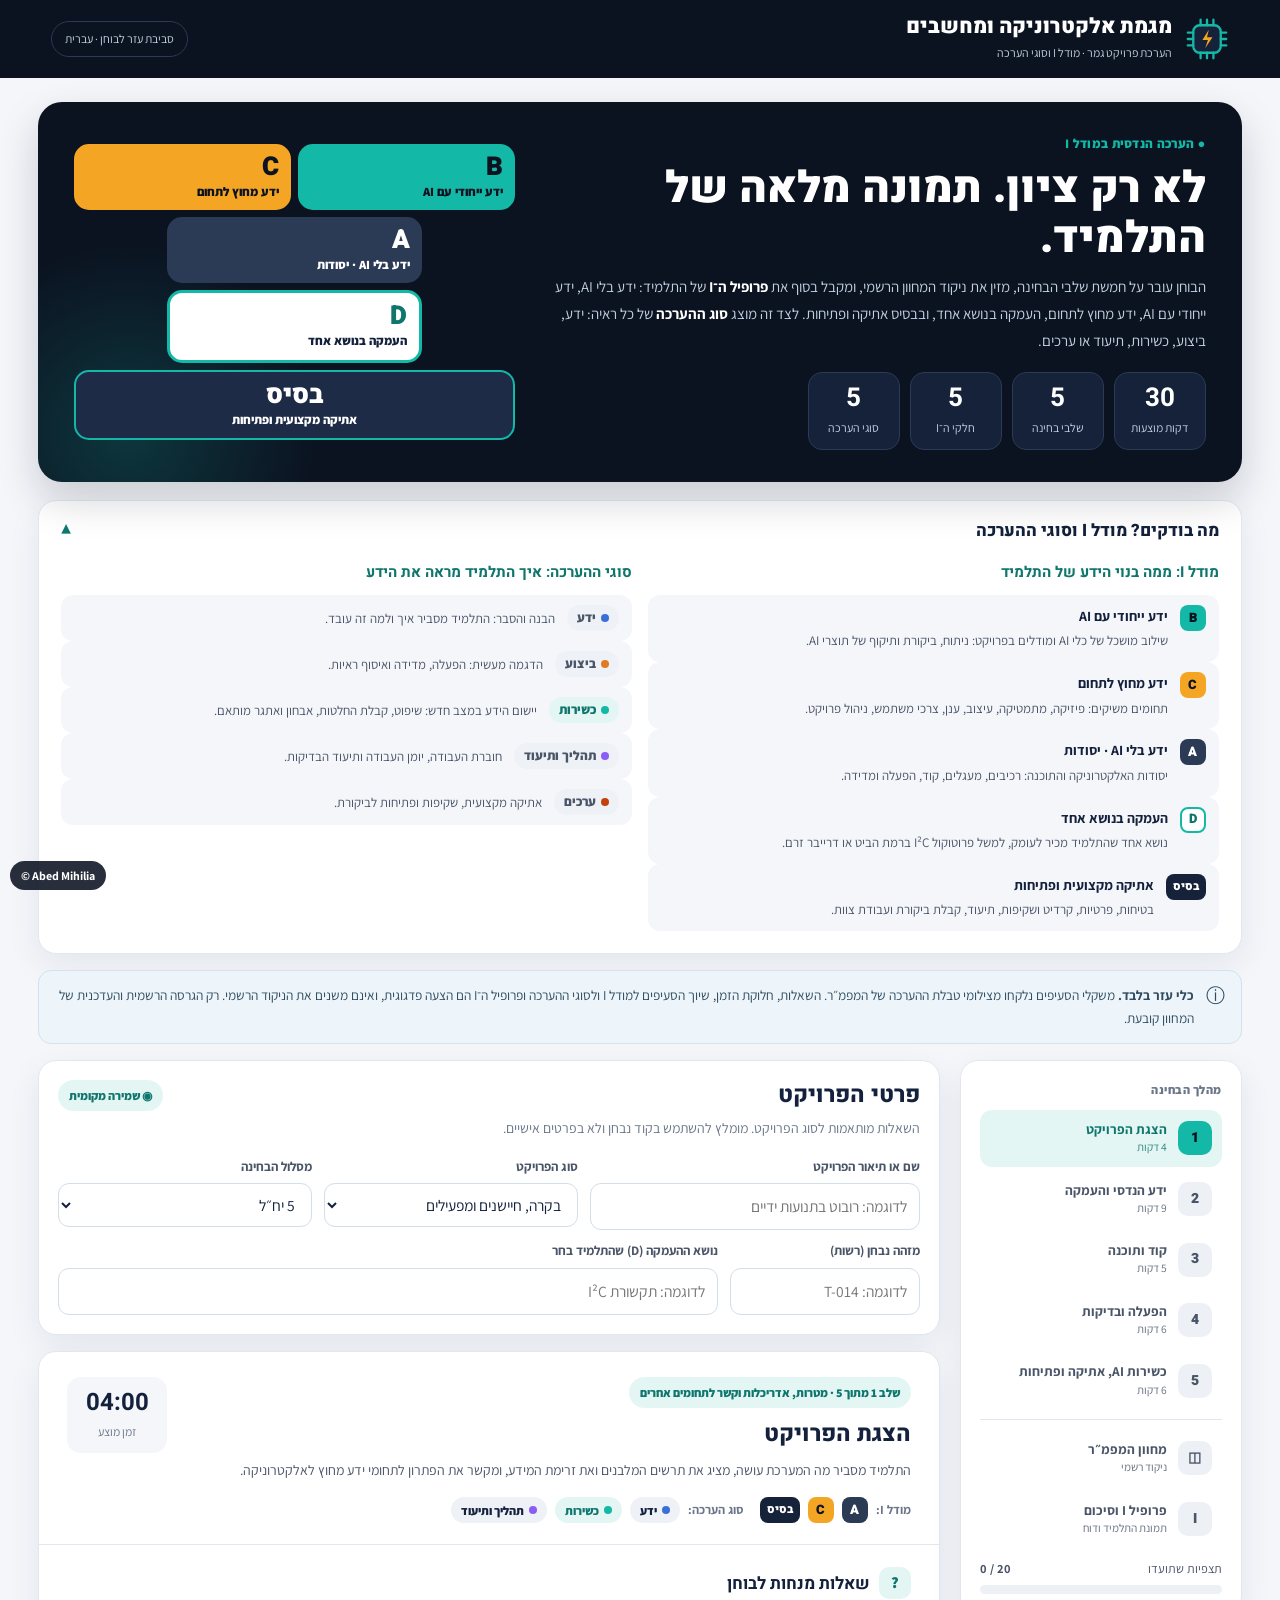
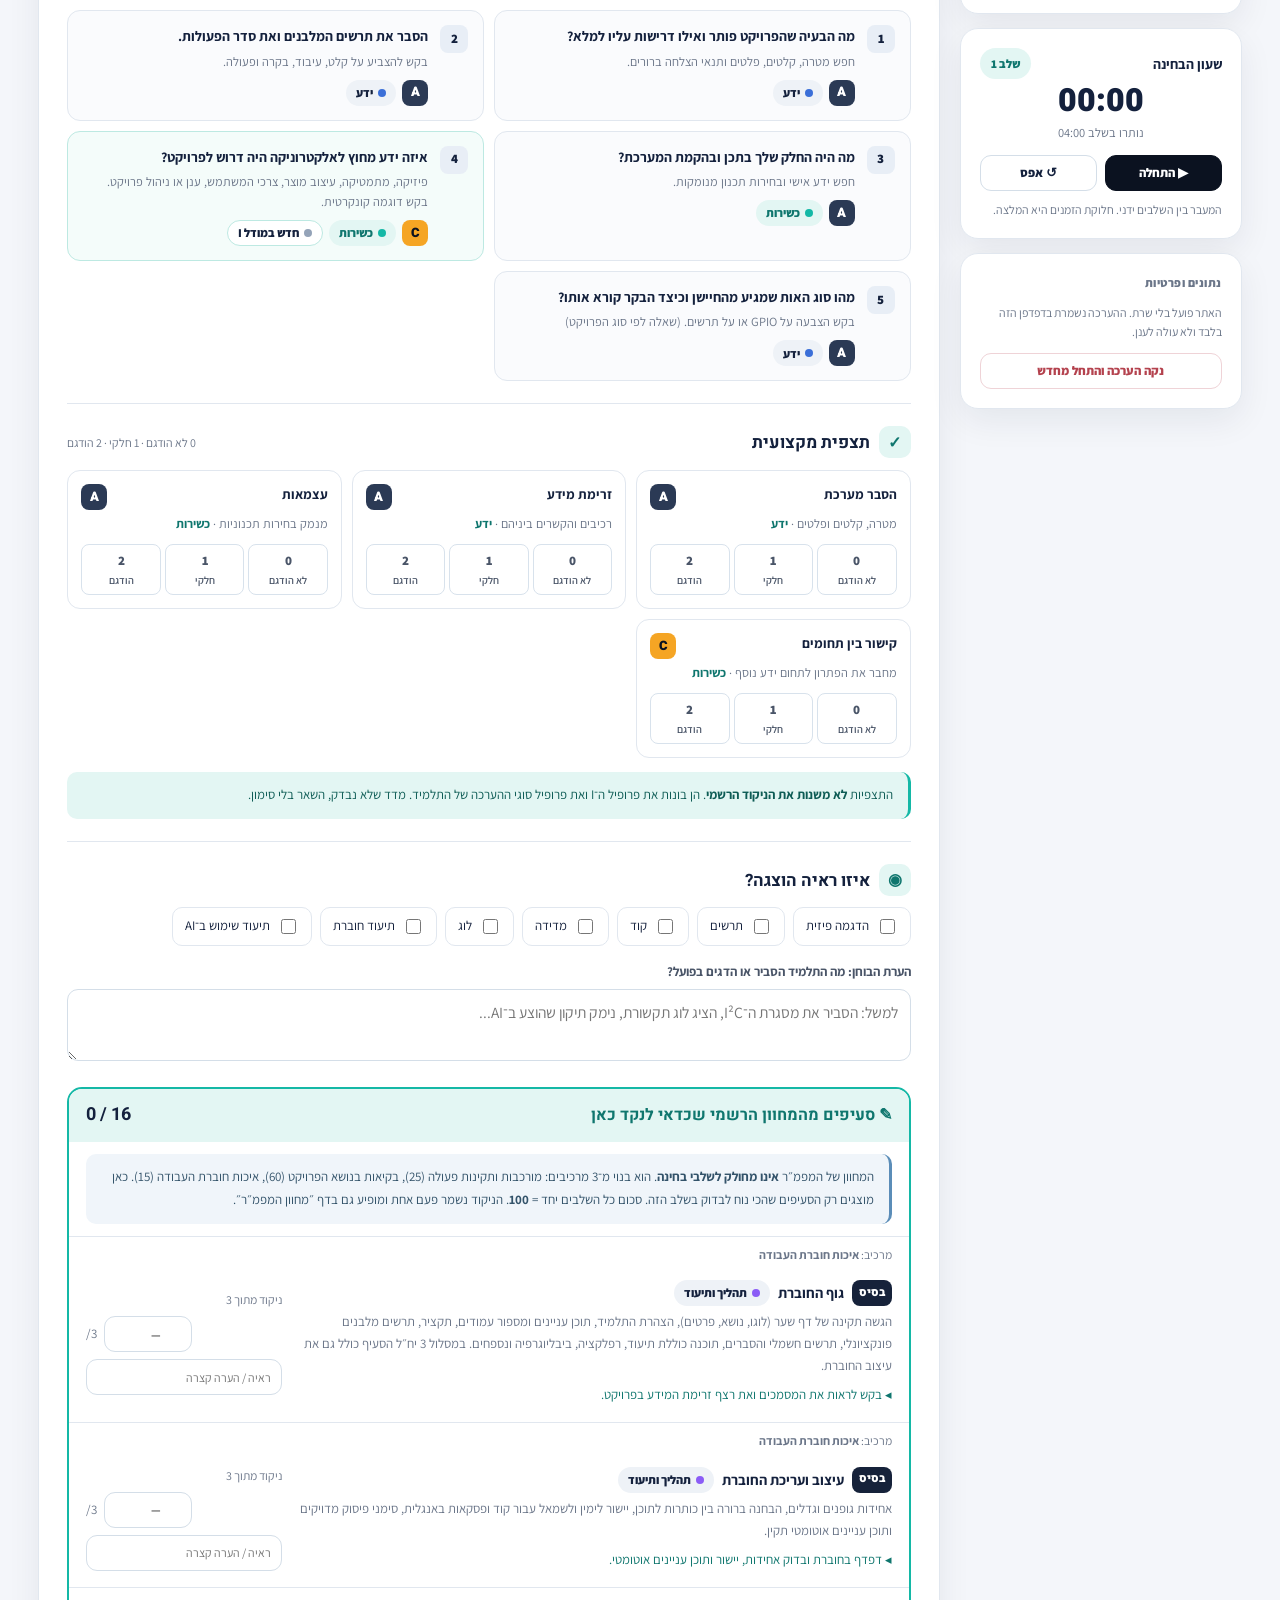
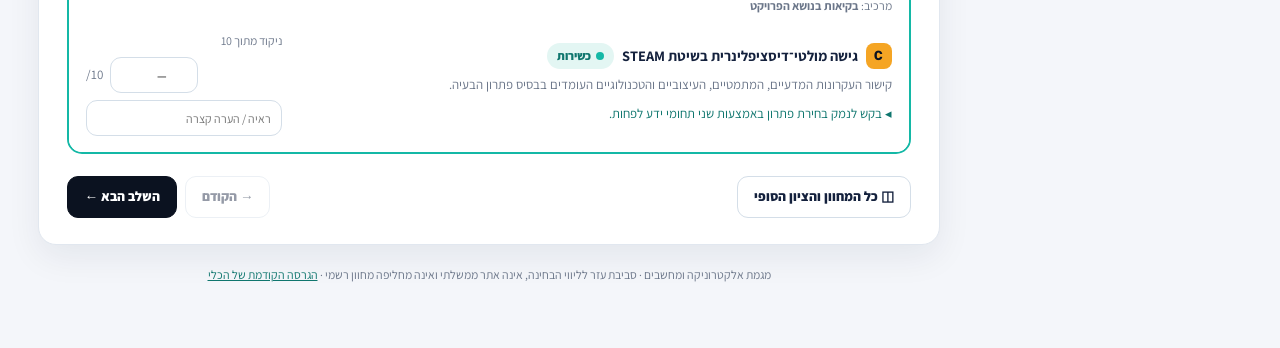
==== commit a65407d2: "התאמת המחוון לחוזר המפמ״ר: עיצוב החוברת 3 נק׳ ב־5 יח״ל, סה״כ 100 The circular (p.25) splits the work" ====
--- a/megama.html
+++ b/megama.html
@@ -351,8 +351,9 @@
   {id:'steam',i:'C',t:'comp',name:'גישה מולטי־דיסציפלינרית בשיטת STEAM',max:{'5':10,'3':null},desc:'קישור העקרונות המדעיים, המתמטיים, העיצוביים והטכנולוגיים העומדים בבסיס פתרון הבעיה.',cue:'בקש לנמק בחירת פתרון באמצעות שני תחומי ידע לפחות.'}
  ]},
  {id:'book',name:'איכות חוברת העבודה',cap:{'5':15,'3':30},items:[
-  {id:'body',i:'E',t:'doc',name:'גוף החוברת',max:{'5':3,'3':10},desc:'דף שער, תקציר, תוכן עניינים, תרשים מלבנים, תרשים חשמלי, הסברים, תוכנה מתועדת, רפלקציה, ביבליוגרפיה ונספחים.',cue:'בקש לראות את המסמכים ואת רצף זרימת המידע בפרויקט.'},
-  {id:'documentation',i:'E',t:'doc',name:'איכות התיעוד ותהליך העבודה',max:{'5':6,'3':10},desc:'תיעוד מפורט לכל רכיב בנפרד: מאפיינים, הסברים טכנולוגיים, תרשים חשמלי, קוד הפעלה, מדידות ותקלות; יומן עבודה שוטף.',cue:'בדוק האם תועדו בדיקות ותוצאות עבור הרכיבים בפועל.'},
+  {id:'body',i:'E',t:'doc',name:'גוף החוברת',max:{'5':3,'3':10},desc:'הגשה תקינה של דף שער (לוגו, נושא, פרטים), הצהרת התלמיד, תוכן עניינים ומספור עמודים, תקציר, תרשים מלבנים פונקציונלי, תרשים חשמלי והסברים, תוכנה כוללת תיעוד, רפלקציה, ביבליוגרפיה ונספחים. במסלול 3 יח״ל הסעיף כולל גם את עיצוב החוברת.',cue:'בקש לראות את המסמכים ואת רצף זרימת המידע בפרויקט.'},
+  {id:'format',i:'E',t:'doc',name:'עיצוב ועריכת החוברת',max:{'5':3,'3':null},na:{'3':'במסלול 3 יח״ל נכלל בסעיף ״גוף החוברת״ (10 נק׳)'},desc:'אחידות גופנים וגדלים, הבחנה ברורה בין כותרות לתוכן, יישור לימין ולשמאל עבור קוד ופסקאות באנגלית, סימני פיסוק מדויקים ותוכן עניינים אוטומטי תקין.',cue:'דפדף בחוברת ובדוק אחידות, יישור ותוכן עניינים אוטומטי.'},
+  {id:'documentation',i:'E',t:'doc',name:'איכות התיעוד ותהליך העבודה',max:{'5':6,'3':10},desc:'תיעוד שלבי הבנייה לכל רכיב בנפרד: מאפיינים טכניים, הסבר פונקציונלי וטכנולוגי, תרשים חשמלי, קוד הפעלה, מדידות, תקלות וצילום; יומן עבודה שוטף. ב־5 יח״ל: יומן עבודה כפול (הנדסי + AI) עם נספח AI: Prompts מרכזיים, ניתוח ביקורתי ושקיפות מה פותח עצמאית.',cue:'בדוק האם תועדו בדיקות ותוצאות עבור הרכיבים בפועל, ובדוק את נספח ה־AI.'},
   {id:'transparency',i:'E',t:'val',name:'שקיפות וביקורת כלי AI',max:{'5':3,'3':10},desc:'תיעוד בחוברת של שלבי השימוש ב־AI לכתיבת קוד, תיקון שגיאות או סימולציה, לצד הבנת היכולות ותיקוף התוצרים.',cue:'בקש דוגמה מתועדת להצעת AI שנבדקה, תוקנה או נדחתה.'}
  ]}
 ];
@@ -398,7 +399,7 @@
  other:[['מהו מבנה המערכת ומדוע נבחר?','הדגש ידע אישי.'],['מהו האתגר ההנדסי המרכזי ואיך נפתר?','דרוש נימוק.'],['בחר קטע קוד עם תנאי או לולאה והסבר אותו.','בדוק הסבר עצמאי.'],['הדגם פעולה ובדיקה שמוכיחה עמידה בדרישה.','הפעלה וראיה.'],['מה הציע כלי AI בפרויקט, ומה היה צורך לתקן או לאמת?','לא להסתפק בהעתקה של תשובה.']]
 };
 const SPECIFIC_TAGS=[['A','know'],['A','know'],['A','know'],['A','perf'],['B','comp']];
-const STAGE_ITEMS=[['body','steam'],['hardware','complexity'],['aicode','deepcode'],['running','finish','faults','documentation'],['transparency']];
+const STAGE_ITEMS=[['body','format','steam'],['hardware','complexity'],['aicode','deepcode'],['running','finish','faults','documentation'],['transparency']];
 const EVIDENCES=['הדגמה פיזית','תרשים','קוד','מדידה','לוג','תיעוד חוברת','תיעוד שימוש ב־AI'];
 const D_TOPICS=['תקשורת I²C','SPI','UART','PWM ובקרת מנועים','דוחף זרם / גשר H','ספק כוח וייצוב מתח','חיישן מרכזי ודף הנתונים שלו','אימון מודל AI'];
 const LEVELS=['לא הודגם','חלקי','הודגם'];
@@ -456,7 +457,9 @@
  return `<div class="focusline"><div>מודל I: ${IORDER.filter(k=>is.has(k)).map(ichip).join('')}</div><div>סוג הערכה: ${TORDER.filter(t=>ts.has(t)).map(tchip).join('')}</div></div>`;}
 function deepBox(){const s=STAGES[1];return `<div class="special d"><h3>${ichip('D')} העמקה בנושא אחד</h3><p>התלמיד בוחר מראש נושא אחד מהפרויקט ומראה שהוא מבין אותו לעומק. אם לא נבחר נושא, הבוחן בוחר נושא מרכזי מתוך הפרויקט.</p><label class="field"><span>נושא ההעמקה</span><input id="dTopic" maxlength="80" value="${esc(state.dTopic)}" placeholder="לדוגמה: תקשורת I²C"></label><div class="topicchips">${D_TOPICS.map(t=>`<button type="button" data-topic="${esc(t)}">${esc(t)}</button>`).join('')}</div><div class="qgrid">${s.deep.map((it,j)=>qcard(it,'D'+(j+1))).join('')}</div></div>`;}
 function aiBox(){return `<div class="special b"><h3>${ichip('B')} אתגר כשירות מותאם לפרויקט</h3><p>בקש ראיה לשימוש ב־AI לצורך תכנון, קוד או פתרון תקלה, ובדוק התאמה לחומרה, להיגיון ההנדסי ולתוצאות. אם הפרויקט כולל מודל AI, בדוק גם את שילוב תוצאת המודל בבקר.</p><div class="suggested"><b>דוגמה:</b> הצעת AI אינה תואמת להגדרת פין, לשפת התכנות או לפרוטוקול. כיצד התלמיד מזהה את אי־ההתאמה? איזה שינוי היה מציע וכיצד היה מאמת אותו?</div><label class="field"><span>אתגר הבוחן שהוצג בפועל (רשות)</span><textarea id="challenge" placeholder="תאר משימה קצרה ומותאמת לפרויקט...">${esc(state.challenge)}</textarea></label><div class="tipbox amber">לפי הסעיף ״הבנת קוד תוך שימוש ב־AI״ ניתן לבחון ניתוח והצעת שינוי <b>ללא מימוש בפועל</b>. ההפעלה והמדידות מוערכות בסעיפים האחרים.</div></div>`;}
-function stageScoreBox(i){const rows=STAGE_ITEMS[i].map(itemById).filter(it=>it.max[state.track]!=null);if(!rows.length)return '';return `<div class="stage-score"><div class="stage-score-head"><h3>✎ ניקוד המחוון בשלב זה</h3><b class="ltr" id="stageSum">${stageSum(i)} / ${stageMax(i)}</b></div>${rows.map(rubricRow).join('')}</div>`;}
+const groupOf=id=>GROUPS.find(g=>g.items.some(it=>it.id===id));
+function stageScoreBox(i){const rows=STAGE_ITEMS[i].map(itemById).filter(it=>it.max[state.track]!=null);if(!rows.length)return '';
+ return `<div class="stage-score"><div class="stage-score-head"><h3>✎ סעיפים מהמחוון הרשמי שכדאי לנקד כאן</h3><b class="ltr" id="stageSum">${stageSum(i)} / ${stageMax(i)}</b></div><div class="tipbox" style="margin:12px 17px">המחוון של המפמ״ר <b>אינו מחולק לשלבי בחינה</b>. הוא בנוי מ־3 מרכיבים: מורכבות ותקינות פעולה (${GROUPS[0].cap[state.track]}), בקיאות בנושא הפרויקט (${GROUPS[1].cap[state.track]}), איכות חוברת העבודה (${GROUPS[2].cap[state.track]}). כאן מוצגים רק הסעיפים שהכי נוח לבדוק בשלב הזה. סכום כל השלבים יחד = <b>100</b>. הניקוד נשמר פעם אחת ומופיע גם בדף ״מחוון המפמ״ר״.</div>${rows.map(it=>`<div style="padding:8px 17px 0;font-size:12px;color:var(--sub);background:#fff;border-top:1px solid var(--line)">מרכיב: <b>${esc(groupOf(it.id).name)}</b></div>`+rubricRow(it).replace('<div class="criterion">','<div class="criterion" style="border-top:0">')).join('')}</div>`;}
 const stageSum=i=>STAGE_ITEMS[i].reduce((a,id)=>{const it=itemById(id);if(it.max[state.track]==null)return a;return a+(scoreOf(id)??0);},0);
 const stageMax=i=>STAGE_ITEMS[i].reduce((a,id)=>a+(itemById(id).max[state.track]||0),0);
 
@@ -493,9 +496,9 @@
 function bindFinalGrade(){const inp=$('finalGrade');if(!inp)return;const set=raw=>{if(raw===''){delete state.finalGrade[state.track];inp.setCustomValidity('');persist();return;}const n=Number(raw);if(!Number.isInteger(n)||n<0||n>100){inp.setCustomValidity('בחר מספר שלם בין 0 ל־100');inp.reportValidity();return;}inp.setCustomValidity('');state.finalGrade[state.track]=n;persist();};
  inp.addEventListener('input',e=>set(e.target.value));$('useSum').addEventListener('click',()=>{inp.value=pointsSum();set(String(pointsSum()));notify('הציון עודכן לפי סכום הסעיפים');});}
 function rubricRow(item){const m=item.max[state.track];const title=`<div class="ctitle">${ichip(item.i)}<strong>${esc(item.name)}</strong>${tchip(item.t)}</div>`;
- if(m==null)return `<div class="criterion"><div>${title}<p class="desc">${esc(item.desc)}</p></div><div class="notapp">לא חל במסלול ${state.track} יח״ל</div></div>`;
+ if(m==null)return `<div class="criterion"><div>${title}<p class="desc">${esc(item.desc)}</p></div><div class="notapp">${esc(item.na?.[state.track]||'לא חל במסלול '+state.track+' יח״ל')}</div></div>`;
  const v=scoreOf(item.id);return `<div class="criterion"><div>${title}<div class="desc">${esc(item.desc)}</div><div class="cue">◂ ${esc(item.cue)}</div></div><div class="criterion-controls"><label for="s_${item.id}_${state.view}">ניקוד מתוך ${m}</label><div class="score-field"><input class="entry-input" id="s_${item.id}_${state.view}" type="number" inputmode="numeric" min="0" max="${m}" step="1" placeholder="—" value="${v??''}" data-official="${item.id}" aria-label="ניקוד ${esc(item.name)}"><em>/${m}</em></div><input class="entry-input" type="text" maxlength="220" data-criterion-note="${item.id}" placeholder="ראיה / הערה קצרה" value="${esc(state.criterionNotes[item.id]?.[state.track]||'')}"></div></div>`;}
-const gapNotice=()=>state.track==='5'?`<div class="notice warning" style="margin-bottom:0"><span class="mark">⚠</span><div><strong>פער של 3 נקודות בצילומים ל־5 יח״ל:</strong> בחוברת העבודה מופיע סך 15 נקודות, אבל שלושת סעיפי המשנה מסתכמים ב־12 (3+6+3). לכן מוצגות עד 97 נקודות מפורטות מתוך 100, והפער לא מושלם באופן שרירותי. יש לבדוק מול המקור הרשמי.</div></div>`:'';
+const gapNotice=()=>`<div class="notice" style="margin-bottom:0"><span class="mark">ⓘ</span><div><strong>תנאים לקיום הבחינה לפי החוזר:</strong> הגשת דגם תוצר עובד והגשת ספר פרויקט. לא ניתן לבחון פרויקט בלי דגם או בלי ספר פרויקט.</div></div>`;
 function renderRubric(){const groups=GROUPS.map(g=>{const cap=g.cap[state.track],detail=g.items.reduce((a,it)=>a+(it.max[state.track]||0),0);return `<div class="rubric-group"><div class="rubric-group-header"><div><h3>${esc(g.name)}</h3><small>לפי טבלת המפמ״ר · ${state.track} יח״ל</small></div><div class="group-total"><span class="ltr">${categorySum(g)} / ${cap}</span> נק׳</div></div>${g.items.map(rubricRow).join('')}</div>`;}).join('');
  $('rubricView').innerHTML=`<div class="rubric-intro"><div class="panel-head"><div><span class="pill">משקלי הסעיפים מהצילום · כל סעיף משויך למודל I ולסוג הערכה</span><h2 style="margin-top:10px">מחוון ההערכה · ${state.track} יח״ל</h2><p>הזן ניקוד לכל סעיף. ״לא נבדק״ אינו אפס. התגיות מראות לאיזה חלק ב־I ולאיזה סוג הערכה הסעיף שייך.</p></div><button class="btn sm no-print" id="toStages" type="button">→ חזרה לשלבי הבחינה</button></div><div class="score-summary"><div class="stat"><strong class="ltr" data-sum>${pointsSum()} / ${totalRubricMax()}</strong><span>ניקוד סעיפים מפורטים</span></div><div class="stat"><strong class="ltr" data-scored>${scoredCount()} / ${possibleCount()}</strong><span>סעיפים שתועדו</span></div><div class="stat"><strong>100</strong><span>סך המחוון המוצהר</span></div></div>${gapNotice()}</div><div class="groups">${groups}</div><div style="padding:0 24px 22px">${finalGradeBox()}</div><div class="rubric-foot"><b>הערה:</b> קטגוריות, משקלים וקריטריונים הועתקו מצילומי טבלת ההערכה. השיוך למודל I ולסוגי ההערכה, הניסוחים והשאלות הם עזר פדגוגי.</div>`;
  $('toStages').addEventListener('click',()=>changeView('stage'));bindScoreInputs($('rubricView'));bindFinalGrade();}
@@ -522,7 +525,7 @@
  STAGES.forEach((s,i)=>{L.push('=== '+s.name+' ===');s.ind.forEach(d=>{const v=state.obs[d.id];L.push('['+IPARTS[d.i].letter+' | '+TYPES[d.t].name+'] '+d.name+': '+(isObs(v)?LEVELS[v]:'לא נבדק'));});L.push('ראיות: '+((state.evidence[i]||[]).join(', ')||'לא צוינו'));L.push('הערה: '+(state.notes[i]||'לא צוינה'));L.push('');});
  L.push('=== מחוון '+state.track+' יח״ל ===');GROUPS.forEach(g=>{L.push('['+g.name+'] '+categorySum(g)+'/'+g.cap[state.track]);g.items.forEach(it=>{if(it.max[state.track]==null)return;const v=scoreOf(it.id);L.push(' • '+it.name+' ['+IPARTS[it.i].letter+' | '+TYPES[it.t].name+']: '+(v??'לא נבדק')+'/'+it.max[state.track]);const n=state.criterionNotes[it.id]?.[state.track];if(n)L.push('   ראיה: '+n);});});
  L.push('סכום סעיפים מפורטים: '+pointsSum()+'/'+totalRubricMax());L.push('ציון סופי של הבוחן: '+(finalGrade()??'לא נקבע')+'/100');
- if(state.track==='5')L.push('אזהרת מקור: בטבלה המצולמת חסר פירוט של 3 נקודות מתוך 100.');if(state.challenge)L.push('אתגר כשירות AI: '+state.challenge);
+ if(state.challenge)L.push('אתגר כשירות AI: '+state.challenge);
  L.push('השאלות, חלוקת הזמן והשיוך למודל I הם הצעה פדגוגית, לא הוראה רשמית.');return L.join('\n');}
 
 function renderSummary(){const cells=GROUPS.map(g=>`<tr class="grp-row"><td><strong>${esc(g.name)}</strong></td><td class="group-total" style="color:var(--teal-d)"><b class="ltr">${categorySum(g)} / ${g.cap[state.track]}</b></td><td></td></tr>`+g.items.filter(it=>it.max[state.track]!=null).map(it=>{const v=scoreOf(it.id);return `<tr><td class="item-name"><div class="chips">${ichip(it.i)}<span>${esc(it.name)}</span>${tchip(it.t)}</div></td><td><div class="score-field sum-field"><input class="entry-input" type="number" inputmode="numeric" min="0" max="${it.max[state.track]}" step="1" placeholder="—" value="${v??''}" data-official="${it.id}" aria-label="ניקוד ${esc(it.name)}"><em>/${it.max[state.track]}</em></div></td><td><input class="entry-input" type="text" maxlength="220" data-criterion-note="${it.id}" placeholder="ראיה / הערה קצרה" value="${esc(state.criterionNotes[it.id]?.[state.track]||'')}"></td></tr>`;}).join('')).join('');
@@ -532,7 +535,7 @@
  <div class="sum-meta"><span><b>פרויקט:</b> ${esc(state.project||'לא צוין')}</span><span><b>מסלול:</b> ${state.track} יח״ל</span><span><b>קוד נבחן:</b> ${esc(state.candidate||'לא צוין')}</span><span><b>העמקה (D):</b> ${esc(state.dTopic||'לא צוין')}</span><span><b>משך:</b> <span class="ltr">${timefmt(state.elapsed)}</span></span></div>
  <div class="profile-wrap" id="profiles"></div><div id="feedbackBox"></div>
  <div class="score-summary"><div class="stat"><strong class="ltr" data-sum>${pointsSum()} / ${totalRubricMax()}</strong><span>סעיפים מפורטים</span></div><div class="stat"><strong class="ltr" data-scored>${scoredCount()} / ${possibleCount()}</strong><span>קריטריונים שנבדקו</span></div><div class="stat"><strong class="ltr">${obsCount()} / ${ALL_IND.length}</strong><span>תצפיות שתועדו</span></div></div>
- ${finalGradeBox()}${state.track==='5'?'<div class="notice warning"><span class="mark">⚠</span><div>במסלול 5 יח״ל מופיעות בצילום 97 נקודות מפורטות לצד סך של 100. שלוש הנקודות החסרות לא חושבו.</div></div>':''}
+ ${finalGradeBox()}
  <h3 style="margin-top:22px">קריטריוני מחוון המפמ״ר</h3><div class="table-scroll"><table class="reporttable"><thead><tr><th>מרכיב</th><th>ניקוד הבוחן</th><th>הערות</th></tr></thead><tbody>${cells}</tbody></table></div>
  <h3 style="margin-top:22px">ראיות במהלך הבחינה</h3><div class="table-scroll"><table class="reporttable"><thead><tr><th>שלב והתרשמות</th><th>סוג הראיה</th><th>הערת הבוחן</th></tr></thead><tbody>${obsRows}</tbody></table></div>
  ${state.challenge?`<div class="tipbox"><b>אתגר כשירות AI שתועד:</b> ${esc(state.challenge)}</div>`:''}
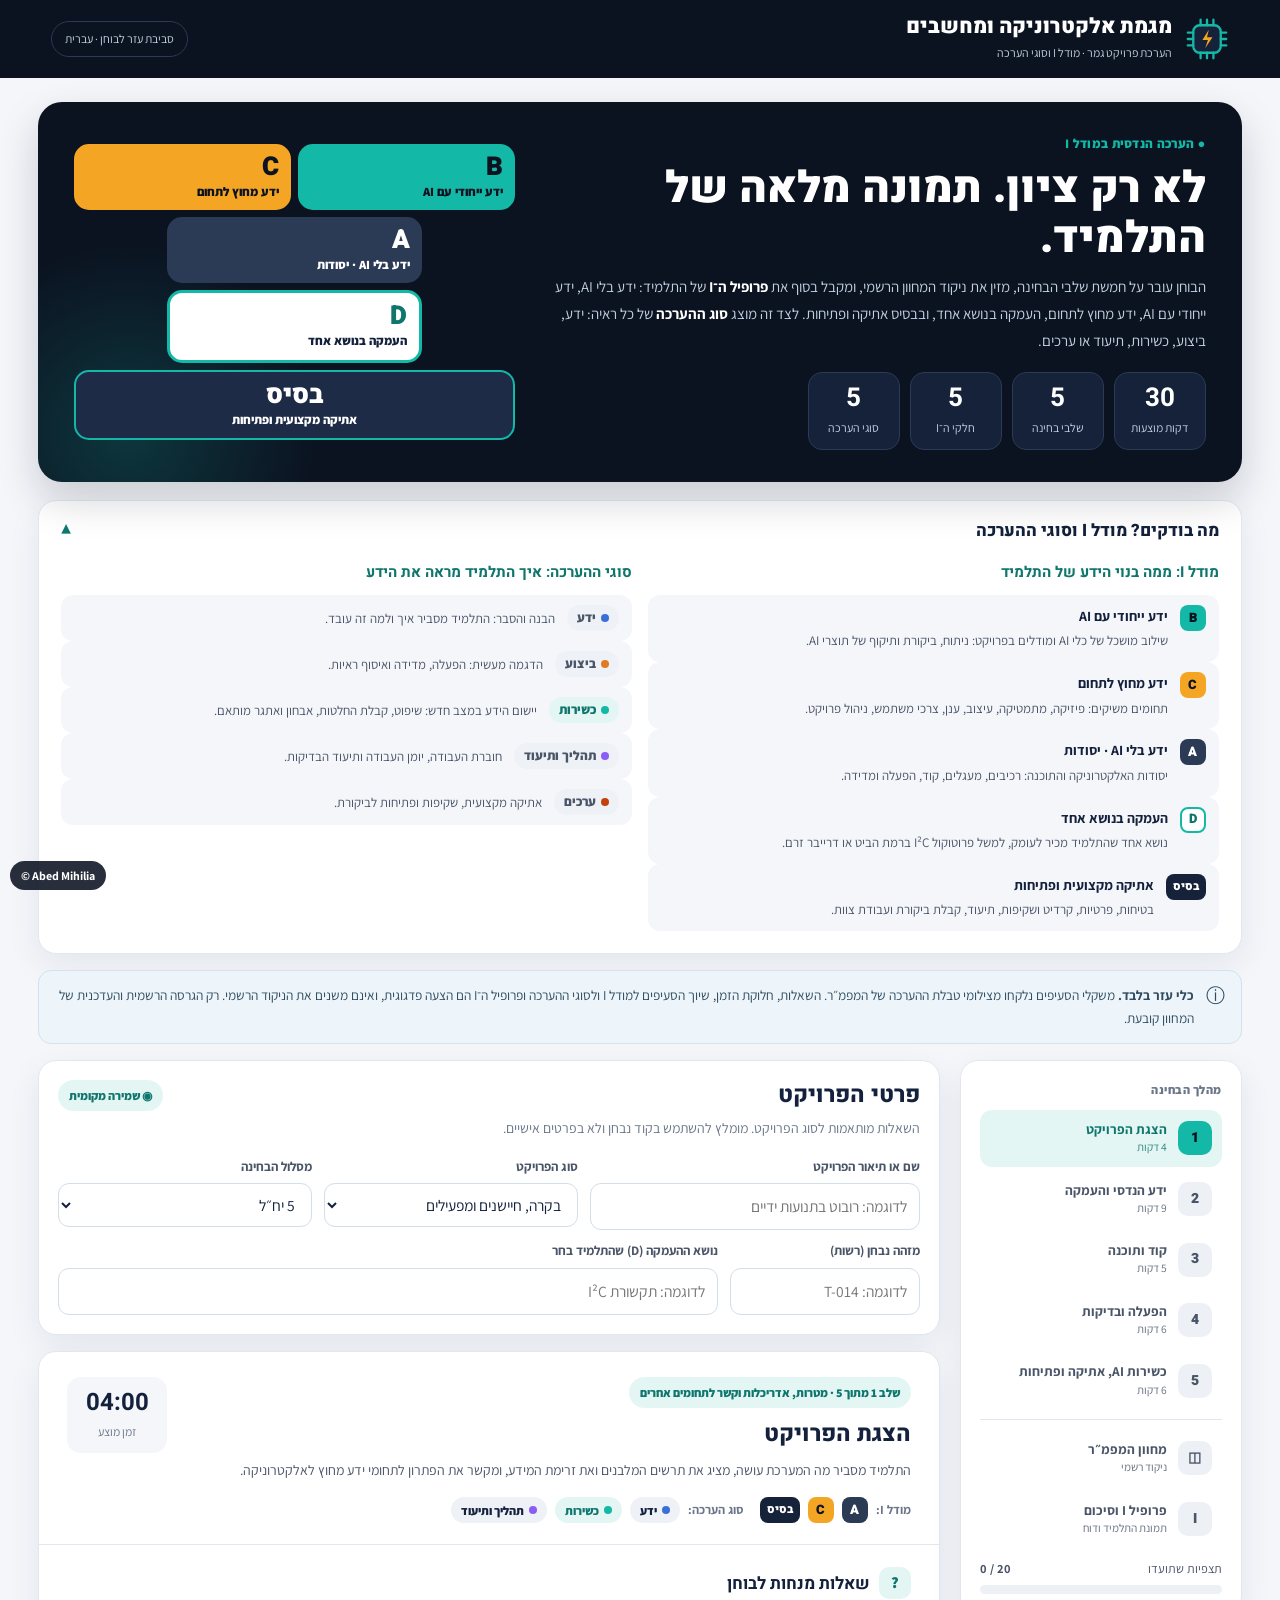
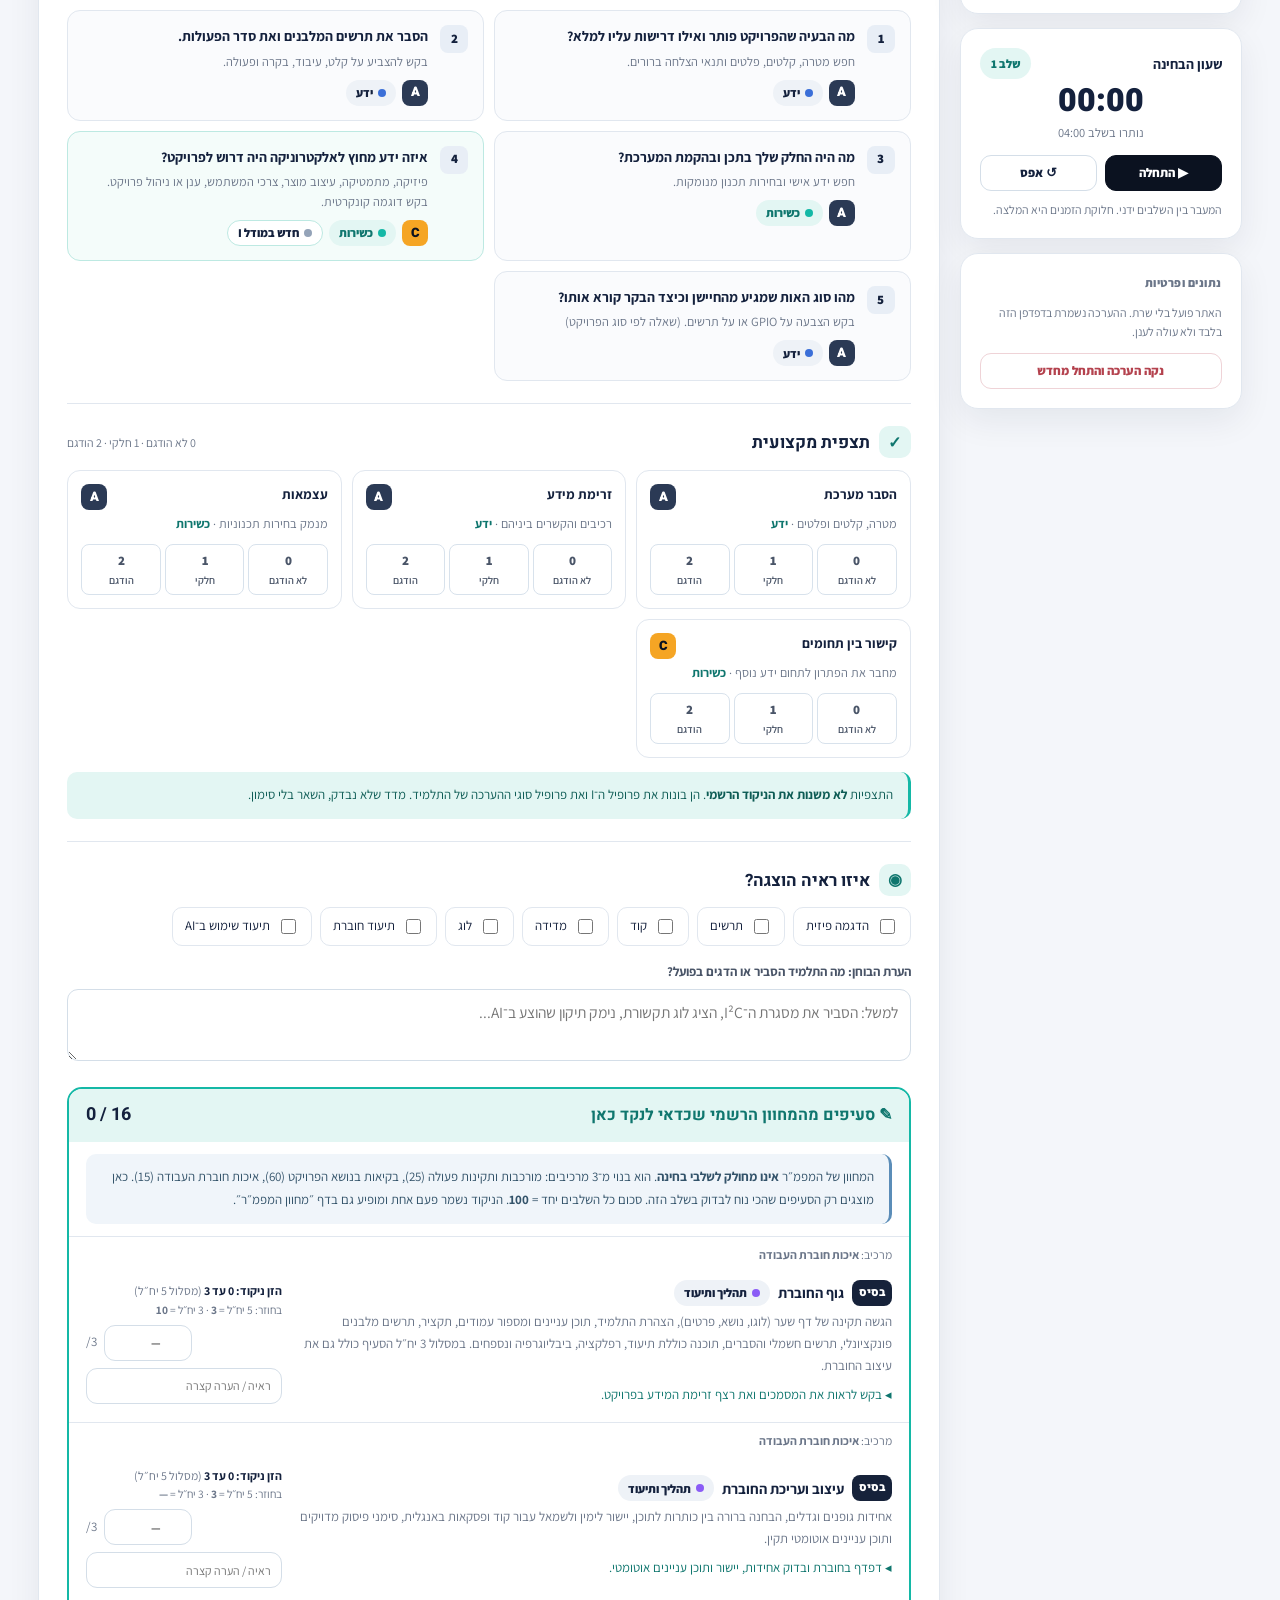
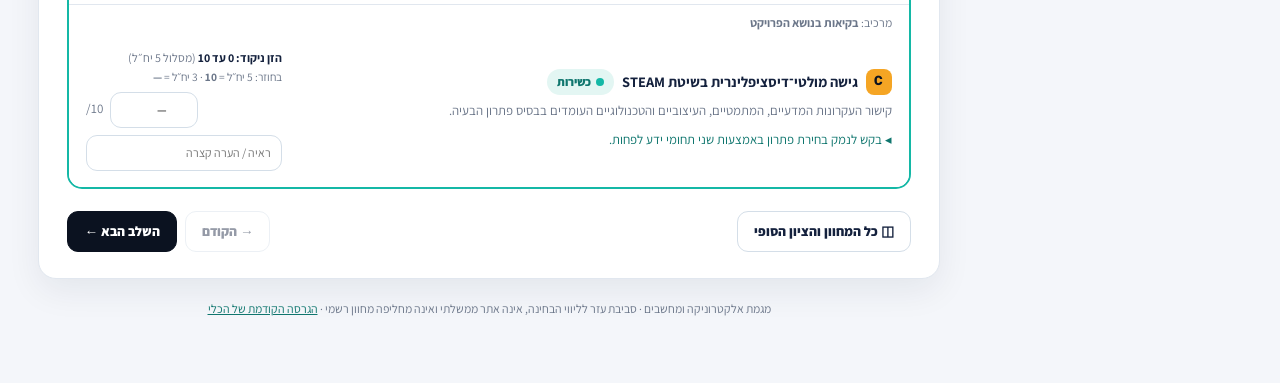
==== commit c2c83506: "מחוון: הסבר ברור למספרים – ניקוד מקסימלי לכל סעיף לפי מסלול 5 ו־3 יח״ל Co-Authored-By: Claude Opus 5" ====
--- a/megama.html
+++ b/megama.html
@@ -497,7 +497,7 @@
  inp.addEventListener('input',e=>set(e.target.value));$('useSum').addEventListener('click',()=>{inp.value=pointsSum();set(String(pointsSum()));notify('הציון עודכן לפי סכום הסעיפים');});}
 function rubricRow(item){const m=item.max[state.track];const title=`<div class="ctitle">${ichip(item.i)}<strong>${esc(item.name)}</strong>${tchip(item.t)}</div>`;
  if(m==null)return `<div class="criterion"><div>${title}<p class="desc">${esc(item.desc)}</p></div><div class="notapp">${esc(item.na?.[state.track]||'לא חל במסלול '+state.track+' יח״ל')}</div></div>`;
- const v=scoreOf(item.id);return `<div class="criterion"><div>${title}<div class="desc">${esc(item.desc)}</div><div class="cue">◂ ${esc(item.cue)}</div></div><div class="criterion-controls"><label for="s_${item.id}_${state.view}">ניקוד מתוך ${m}</label><div class="score-field"><input class="entry-input" id="s_${item.id}_${state.view}" type="number" inputmode="numeric" min="0" max="${m}" step="1" placeholder="—" value="${v??''}" data-official="${item.id}" aria-label="ניקוד ${esc(item.name)}"><em>/${m}</em></div><input class="entry-input" type="text" maxlength="220" data-criterion-note="${item.id}" placeholder="ראיה / הערה קצרה" value="${esc(state.criterionNotes[item.id]?.[state.track]||'')}"></div></div>`;}
+ const v=scoreOf(item.id);return `<div class="criterion"><div>${title}<div class="desc">${esc(item.desc)}</div><div class="cue">◂ ${esc(item.cue)}</div></div><div class="criterion-controls"><label for="s_${item.id}_${state.view}"><b style="color:var(--ink)">הזן ניקוד: 0 עד ${m}</b> (מסלול ${state.track} יח״ל)<small style="display:block;font-size:11.5px;color:var(--sub);line-height:1.5">בחוזר: 5 יח״ל = <b>${item.max['5']??'—'}</b> · 3 יח״ל = <b>${item.max['3']??'—'}</b></small></label><div class="score-field"><input class="entry-input" id="s_${item.id}_${state.view}" type="number" inputmode="numeric" min="0" max="${m}" step="1" placeholder="—" value="${v??''}" data-official="${item.id}" aria-label="ניקוד ${esc(item.name)}"><em>/${m}</em></div><input class="entry-input" type="text" maxlength="220" data-criterion-note="${item.id}" placeholder="ראיה / הערה קצרה" value="${esc(state.criterionNotes[item.id]?.[state.track]||'')}"></div></div>`;}
 const gapNotice=()=>`<div class="notice" style="margin-bottom:0"><span class="mark">ⓘ</span><div><strong>תנאים לקיום הבחינה לפי החוזר:</strong> הגשת דגם תוצר עובד והגשת ספר פרויקט. לא ניתן לבחון פרויקט בלי דגם או בלי ספר פרויקט.</div></div>`;
 function renderRubric(){const groups=GROUPS.map(g=>{const cap=g.cap[state.track],detail=g.items.reduce((a,it)=>a+(it.max[state.track]||0),0);return `<div class="rubric-group"><div class="rubric-group-header"><div><h3>${esc(g.name)}</h3><small>לפי טבלת המפמ״ר · ${state.track} יח״ל</small></div><div class="group-total"><span class="ltr">${categorySum(g)} / ${cap}</span> נק׳</div></div>${g.items.map(rubricRow).join('')}</div>`;}).join('');
  $('rubricView').innerHTML=`<div class="rubric-intro"><div class="panel-head"><div><span class="pill">משקלי הסעיפים מהצילום · כל סעיף משויך למודל I ולסוג הערכה</span><h2 style="margin-top:10px">מחוון ההערכה · ${state.track} יח״ל</h2><p>הזן ניקוד לכל סעיף. ״לא נבדק״ אינו אפס. התגיות מראות לאיזה חלק ב־I ולאיזה סוג הערכה הסעיף שייך.</p></div><button class="btn sm no-print" id="toStages" type="button">→ חזרה לשלבי הבחינה</button></div><div class="score-summary"><div class="stat"><strong class="ltr" data-sum>${pointsSum()} / ${totalRubricMax()}</strong><span>ניקוד סעיפים מפורטים</span></div><div class="stat"><strong class="ltr" data-scored>${scoredCount()} / ${possibleCount()}</strong><span>סעיפים שתועדו</span></div><div class="stat"><strong>100</strong><span>סך המחוון המוצהר</span></div></div>${gapNotice()}</div><div class="groups">${groups}</div><div style="padding:0 24px 22px">${finalGradeBox()}</div><div class="rubric-foot"><b>הערה:</b> קטגוריות, משקלים וקריטריונים הועתקו מצילומי טבלת ההערכה. השיוך למודל I ולסוגי ההערכה, הניסוחים והשאלות הם עזר פדגוגי.</div>`;
